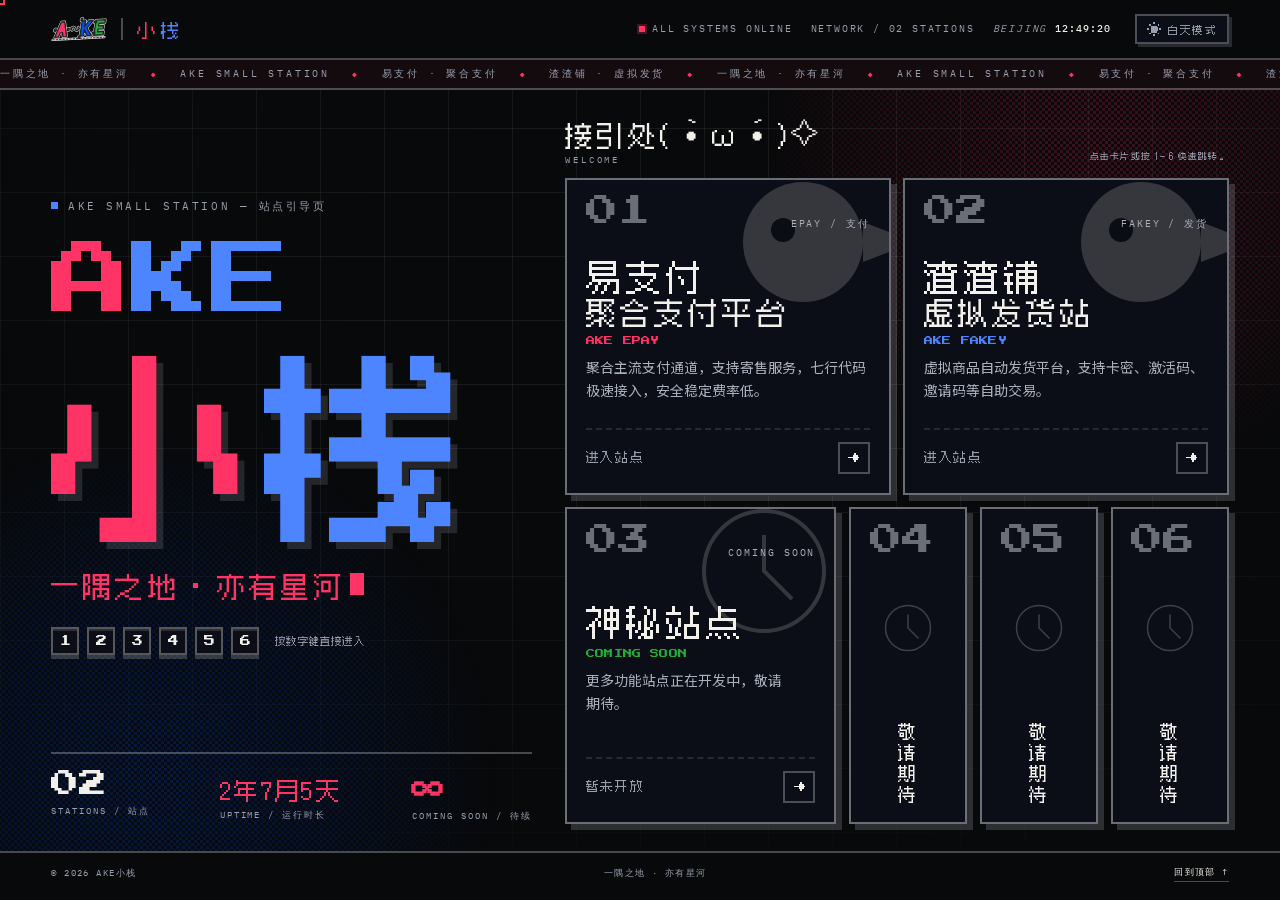
==== index.html @ 23248434 "引导站-首页-模板" ====
<!DOCTYPE html>
<html lang="zh-CN">
<head>
    <meta charset="UTF-8" />
    <meta name="viewport" content="width=device-width, initial-scale=1" />
    <title>AKE小栈 · 站点入口</title>
    <meta name="description" content="AKE小栈 旗下站点统一入口：易支付、渣渣铺等。一隅之地 · 亦有星河" />

    <!-- 站点图标（本地） -->
    <!-- favicon.svg 内容已内联为 data URI，不再依赖外部文件 -->
    <link rel="icon" type="image/svg+xml" href="[data-uri]" />
    <link rel="alternate icon" href="./favicon.ico" />

    <!-- 主题初始化：同步加载，先于样式生效，防止主题闪烁 -->
    <script src="assets/js/theme-init.js"></script>

    <!-- 样式表（本地，按层叠顺序引入） -->
    <link rel="stylesheet" href="assets/css/01-fonts.css" />
    <link rel="stylesheet" href="assets/css/02-tokens.css" />
    <link rel="stylesheet" href="assets/css/03-layout.css" />
    <link rel="stylesheet" href="assets/css/04-animation.css" />
    <link rel="stylesheet" href="assets/css/05-responsive.css" />
</head>

<body>
    <div class="dither dither--pink" aria-hidden="true"></div>
    <div class="dither dither--blue" aria-hidden="true"></div>
    <div class="cursor" aria-hidden="true"></div>

    <header class="topbar">
        <a class="brand" href="#top">
            <div class="brand__logo">
            <svg class="brand__mark" xmlns="http://www.w3.org/2000/svg" viewBox="19 17 330 143" role="img" aria-label="AKE 小栈">
                <g transform="translate(20, 10) skewX(-12) rotate(-3)">
                    <!-- 第一层：白色外发光描边层 -->
                    <g class="fx-glow" stroke="#ffffff" stroke-width="14" stroke-linejoin="round" stroke-linecap="round">
                        <path d="M40 130 L65 40 L85 40 L110 130 L88 130 L82 105 L68 105 L62 130 Z" fill="none"/>
                        <rect x="32" y="80" width="10" height="14" rx="2" fill="#ffffff"/>
                        <rect x="108" y="80" width="10" height="14" rx="2" fill="#ffffff"/>
                        <path d="M128 85 C133 70,148 70,153 85 C158 100,173 100,178 85" fill="none"/>
                        <path d="M138 75 L128 85 L138 95" fill="none"/>
                        <path d="M168 75 L178 85 L168 95" fill="none"/>
                        <path d="M188 40 L208 40 L208 75 L228 40 L253 40 L223 85 L255 130 L231 130 L208 95 L208 130 L188 130 Z" fill="none"/>
                        <rect x="180" y="25" width="10" height="14" rx="2" fill="#ffffff"/>
                        <rect x="180" y="130" width="10" height="14" rx="2" fill="#ffffff"/>
                        <path d="M270 40 L325 40 L325 60 L290 60 L290 75 L320 75 L320 95 L290 95 L290 110 L325 110 L325 130 L270 130 Z" fill="none"/>
                        <rect x="260" y="45" width="14" height="10" rx="2" fill="#ffffff"/>
                        <rect x="260" y="112" width="14" height="10" rx="2" fill="#ffffff"/>
                        <path d="M30 145 L335 145" fill="none"/>
                    </g>
                    <!-- 第二层：彩色图形 + 黑边 -->
                    <g stroke="#222222" stroke-width="8" stroke-linejoin="round" stroke-linecap="round">
                        <path d="M40 130 L65 40 L85 40 L110 130 L88 130 L82 105 L68 105 L62 130 Z" fill="#ff3366"/>
                        <rect x="32" y="80" width="10" height="14" rx="2" fill="#ff3366"/>
                        <rect x="108" y="80" width="10" height="14" rx="2" fill="#ff3366"/>
                        <path d="M128 85 C133 70,148 70,153 85 C158 100,173 100,178 85" fill="none"/>
                        <path d="M138 75 L128 85 L138 95" fill="none"/>
                        <path d="M168 75 L178 85 L168 95" fill="none"/>
                        <path d="M188 40 L208 40 L208 75 L228 40 L253 40 L223 85 L255 130 L231 130 L208 95 L208 130 L188 130 Z" fill="#0052FF"/>
                        <rect x="180" y="25" width="10" height="14" rx="2" fill="#0052FF"/>
                        <rect x="180" y="130" width="10" height="14" rx="2" fill="#0052FF"/>
                        <path d="M270 40 L325 40 L325 60 L290 60 L290 75 L320 75 L320 95 L290 95 L290 110 L325 110 L325 130 L270 130 Z" fill="#23ac38"/>
                        <rect x="260" y="45" width="14" height="10" rx="2" fill="#23ac38"/>
                        <rect x="260" y="112" width="14" height="10" rx="2" fill="#23ac38"/>
                        <path d="M30 145 L335 145" stroke-width="5" stroke-dasharray="10 10" fill="none"/>
                    </g>
                </g>
            </svg>
            </div>
            <span class="brand__divider" aria-hidden="true"></span>
            <span class="brand__text"><i class="ake">小</i><i class="zhan">栈</i></span>
        </a>
        <div class="topbar__meta">
            <span><i class="dot-live"></i>ALL SYSTEMS ONLINE</span>
            <span>NETWORK / 02 STATIONS</span>
            <span><i class="tz">BEIJING</i> <b id="clock">--:--:--</b></span>
        </div>
        <button class="theme-toggle" id="themeToggle" type="button" aria-label="切换白天 / 夜间模式" aria-pressed="false">
            <svg class="icon-sun" viewBox="0 0 16 16" fill="currentColor" shape-rendering="crispEdges" aria-hidden="true">
                <rect x="7" y="0" width="2" height="2" />
                <rect x="7" y="14" width="2" height="2" />
                <rect x="0" y="7" width="2" height="2" />
                <rect x="14" y="7" width="2" height="2" />
                <rect x="2" y="2" width="2" height="2" />
                <rect x="12" y="2" width="2" height="2" />
                <rect x="2" y="12" width="2" height="2" />
                <rect x="12" y="12" width="2" height="2" />
                <rect x="5" y="4" width="6" height="2" />
                <rect x="4" y="6" width="8" height="4" />
                <rect x="5" y="10" width="6" height="2" />
            </svg>
            <svg class="icon-moon" viewBox="0 0 16 16" fill="currentColor" shape-rendering="crispEdges" aria-hidden="true">
                <rect x="9" y="1" width="4" height="2" />
                <rect x="7" y="3" width="3" height="2" />
                <rect x="6" y="5" width="3" height="6" />
                <rect x="7" y="11" width="3" height="2" />
                <rect x="9" y="13" width="4" height="2" />
            </svg>
            <span class="lbl-dark">白天模式</span>
            <span class="lbl-light">夜间模式</span>
        </button>
    </header>

    <div class="marquee" aria-hidden="true">
        <div class="marquee__track">
            <span>一隅之地 · 亦有星河</span>
            <span>AKE SMALL STATION</span>
            <span>易支付 · 聚合支付</span>
            <span>渣渣铺 · 虚拟发货</span>
            <span>一隅之地 · 亦有星河</span>
            <span>AKE SMALL STATION</span>
            <span>易支付 · 聚合支付</span>
            <span>渣渣铺 · 虚拟发货</span>
        </div>
    </div>

    <main id="top">
        <div class="layout">
            <section class="hero">
                <div class="hero__lead">
                    <p class="eyebrow reveal" style="--d: 0.05s"><span class="pulse"></span>AKE SMALL STATION — 站点引导页</p>

                    <div class="hero__logo reveal" style="--d: 0.1s;">A<span>KE</span></div>

                    <h1 class="hero__title">
                        <span class="hero__cn reveal-mask"><span><i class="ake">小</i><i class="zhan">栈</i></span></span>
                    </h1>

                    <p class="hero__lede reveal" style="--d: 0.18s;">
                        <em>一隅之地 · 亦有星河</em>
                    </p>

                    <div class="hero__hint reveal" style="--d: 0.24s;">
                        <span class="key">1</span>
                        <span class="key">2</span>
                        <span class="key">3</span>
                        <span class="key">4</span>
                        <span class="key">5</span>
                        <span class="key">6</span>
                        <span>按数字键直接进入</span>
                    </div>
                </div>

                <div class="hero__side reveal" style="--d: 0.28s;">
                    <div class="stat">
                        <b>02</b>
                        <span>Stations / 站点</span>
                    </div>
                    <div class="stat">
                        <b><em class="uptime" id="uptime" title="自 2024-05-01 起持续在线">0天</em></b>
                        <span>Uptime / 运行时长</span>
                    </div>
                    <div class="stat">
                        <b><em class="inf">∞</em></b>
                        <span>Coming Soon / 待续</span>
                    </div>
                </div>

                <div class="scroll-cue">向下滑动 · SELECT YOUR SITE</div>
            </section>

            <section class="sites" aria-labelledby="sites-title">
                <div class="sites__head">
                    <h2 class="sites__title" id="sites-title">
                        接引处( •̀ ω •́ )✧
                        <span>Welcome</span>
                    </h2>
                    <p class="sites__note">点击卡片或按 1—6 快速跳转。</p>
                </div>

                <div class="sites__grid">
                    <!-- 站点 01：易支付 -->
                    <a class="card accent-pink" href="https://epay.ake.cx/" target="_blank" rel="noopener noreferrer" style="--d: 0.3s;" data-site="01">
                        <div class="card__head">
                            <span class="card__idx">01</span>
                            <span class="card__type">Epay / 支付</span>
                        </div>
                        <svg class="card__wm" viewBox="0 0 384 384" fill="currentColor" aria-hidden="true">
                            <circle cx="160" cy="192" r="120" />
                            <path d="M280 152 L384 192 L280 232 Z" />
                            <circle cx="120" cy="168" r="24" fill="#08090a"/>
                        </svg>
                        <div class="card__body">
                            <h3 class="card__title">易支付<span class="card__title-sub">聚合支付平台</span></h3>
                            <p class="card__en">AKE EPAY</p>
                            <p class="card__desc">聚合主流支付通道，支持寄售服务，七行代码极速接入，安全稳定费率低。</p>
                        </div>
                        <div class="card__foot">
                            <span class="card__cta">进入站点</span>
                            <span class="card__arrow" aria-hidden="true">
                                <svg viewBox="0 0 16 16" fill="currentColor" shape-rendering="crispEdges" aria-hidden="true"><path d="M1 7h6V5h2V3h2v2h2v2h2v2h-2v2h-2v2H9v-2H7v-2H1Z"/></svg>
                            </span>
                        </div>
                    </a>

                    <!-- 站点 02：渣渣铺 -->
                    <a class="card accent-blue" href="https://fakey.ake.cx" target="_blank" rel="noopener noreferrer" style="--d: 0.36s;" data-site="02">
                        <div class="card__head">
                            <span class="card__idx">02</span>
                            <span class="card__type">Fakey / 发货</span>
                        </div>
                        <svg class="card__wm" viewBox="0 0 384 384" fill="currentColor" aria-hidden="true">
                            <circle cx="160" cy="192" r="120" />
                            <path d="M280 152 L384 192 L280 232 Z" />
                            <circle cx="120" cy="168" r="24" fill="#08090a"/>
                        </svg>
                        <div class="card__body">
                            <h3 class="card__title">渣渣铺<span class="card__title-sub">虚拟发货站</span></h3>
                            <p class="card__en">AKE FAKEY</p>
                            <p class="card__desc">虚拟商品自动发货平台，支持卡密、激活码、邀请码等自助交易。</p>
                        </div>
                        <div class="card__foot">
                            <span class="card__cta">进入站点</span>
                            <span class="card__arrow" aria-hidden="true">
                                <svg viewBox="0 0 16 16" fill="currentColor" shape-rendering="crispEdges" aria-hidden="true"><path d="M1 7h6V5h2V3h2v2h2v2h2v2h-2v2h-2v2H9v-2H7v-2H1Z"/></svg>
                            </span>
                        </div>
                    </a>
                </div>

                <div class="sites__acc">
                    <!-- 站点 03：待添加 -->
                    <a class="card card--acc card--pink accent-green is-open disabled" href="#" style="--d: 0.42s;" data-site="03">
                        <div class="card__head">
                            <span class="card__idx">03</span>
                            <span class="card__type">Coming Soon</span>
                        </div>
                        <svg class="card__wm" viewBox="0 0 384 384" fill="currentColor" aria-hidden="true">
                            <circle cx="192" cy="192" r="120" fill="none" stroke="currentColor" stroke-width="8"/>
                            <path d="M192 120 L192 192 L248 248" stroke="currentColor" stroke-width="8" fill="none"/>
                        </svg>
                        <span class="card__slim" aria-hidden="true">敬请期待</span>
                        <div class="card__body">
                            <h3 class="card__title">神秘站点</h3>
                            <p class="card__en">Coming Soon</p>
                            <p class="card__desc">更多功能站点正在开发中，敬请期待。</p>
                        </div>
                        <div class="card__foot">
                            <span class="card__cta">暂未开放</span>
                            <span class="card__arrow" aria-hidden="true">
                                <svg viewBox="0 0 16 16" fill="currentColor" shape-rendering="crispEdges" aria-hidden="true"><path d="M1 7h6V5h2V3h2v2h2v2h2v2h-2v2h-2v2H9v-2H7v-2H1Z"/></svg>
                            </span>
                        </div>
                    </a>

                    <!-- 站点 04：待添加 -->
                    <a class="card card--acc card--pink accent-blue disabled" href="#" style="--d: 0.48s;" data-site="04">
                        <div class="card__head">
                            <span class="card__idx">04</span>
                            <span class="card__type">Coming Soon</span>
                        </div>
                        <svg class="card__wm" viewBox="0 0 384 384" fill="currentColor" aria-hidden="true">
                            <circle cx="192" cy="192" r="120" fill="none" stroke="currentColor" stroke-width="8"/>
                            <path d="M192 120 L192 192 L248 248" stroke="currentColor" stroke-width="8" fill="none"/>
                        </svg>
                        <span class="card__slim" aria-hidden="true">敬请期待</span>
                        <div class="card__body">
                            <h3 class="card__title">神秘站点</h3>
                            <p class="card__en">Coming Soon</p>
                            <p class="card__desc">更多功能站点正在开发中，敬请期待。</p>
                        </div>
                        <div class="card__foot">
                            <span class="card__cta">暂未开放</span>
                            <span class="card__arrow" aria-hidden="true">
                                <svg viewBox="0 0 16 16" fill="currentColor" shape-rendering="crispEdges" aria-hidden="true"><path d="M1 7h6V5h2V3h2v2h2v2h2v2h-2v2h-2v2H9v-2H7v-2H1Z"/></svg>
                            </span>
                        </div>
                    </a>

                    <!-- 站点 05：待添加 -->
                    <a class="card card--acc accent-pink-soft disabled" href="#" style="--d: 0.54s;" data-site="05">
                        <div class="card__head">
                            <span class="card__idx">05</span>
                            <span class="card__type">Coming Soon</span>
                        </div>
                        <svg class="card__wm" viewBox="0 0 384 384" fill="currentColor" aria-hidden="true">
                            <circle cx="192" cy="192" r="120" fill="none" stroke="currentColor" stroke-width="8"/>
                            <path d="M192 120 L192 192 L248 248" stroke="currentColor" stroke-width="8" fill="none"/>
                        </svg>
                        <span class="card__slim" aria-hidden="true">敬请期待</span>
                        <div class="card__body">
                            <h3 class="card__title">神秘站点</h3>
                            <p class="card__en">Coming Soon</p>
                            <p class="card__desc">更多功能站点正在开发中，敬请期待。</p>
                        </div>
                        <div class="card__foot">
                            <span class="card__cta">暂未开放</span>
                            <span class="card__arrow" aria-hidden="true">
                                <svg viewBox="0 0 16 16" fill="currentColor" shape-rendering="crispEdges" aria-hidden="true"><path d="M1 7h6V5h2V3h2v2h2v2h2v2h-2v2h-2v2H9v-2H7v-2H1Z"/></svg>
                            </span>
                        </div>
                    </a>

                    <!-- 站点 06：待添加 -->
                    <a class="card card--acc accent-green-soft disabled" href="#" style="--d: 0.6s;" data-site="06">
                        <div class="card__head">
                            <span class="card__idx">06</span>
                            <span class="card__type">Coming Soon</span>
                        </div>
                        <svg class="card__wm" viewBox="0 0 384 384" fill="currentColor" aria-hidden="true">
                            <circle cx="192" cy="192" r="120" fill="none" stroke="currentColor" stroke-width="8"/>
                            <path d="M192 120 L192 192 L248 248" stroke="currentColor" stroke-width="8" fill="none"/>
                        </svg>
                        <span class="card__slim" aria-hidden="true">敬请期待</span>
                        <div class="card__body">
                            <h3 class="card__title">神秘站点</h3>
                            <p class="card__en">Coming Soon</p>
                            <p class="card__desc">更多功能站点正在开发中，敬请期待。</p>
                        </div>
                        <div class="card__foot">
                            <span class="card__cta">暂未开放</span>
                            <span class="card__arrow" aria-hidden="true">
                                <svg viewBox="0 0 16 16" fill="currentColor" shape-rendering="crispEdges" aria-hidden="true"><path d="M1 7h6V5h2V3h2v2h2v2h2v2h-2v2h-2v2H9v-2H7v-2H1Z"/></svg>
                            </span>
                        </div>
                    </a>
                </div>
            </section>
        </div>
    </main>

    <footer class="footer">
        <div class="footer__big" aria-hidden="true">AKE SMALL STATION</div>
        <div class="footer__row">
            <span>© <span id="year">2026</span> AKE小栈</span>
            <span>一隅之地 · 亦有星河</span>
            <a href="#top">回到顶部 ↑</a>
        </div>
    </footer>

    <div class="toast" id="toast">该站点暂未开放，敬请期待</div>

    <!-- 页面脚本（本地） -->
    <script src="assets/js/main.js"></script>
</body>
</html>
---- assets/css/01-fonts.css ----
/* ============================================================
   01-fonts.css — 字体声明（@font-face，本地 woff2）
   ============================================================ */

/* ---------- 本地字体 ---------- */
        @font-face {
            font-family: "Zpix";
            src: url("../fonts/zpix.woff2") format("woff2"),
                 url("../fonts/zpix-subset.woff2") format("woff2");
            font-weight: 400;
            font-style: normal;
            font-display: swap;
        }

        @font-face {
            font-family: "Press Start 2P";
            src: url("../fonts/press-start-2p-400.woff2") format("woff2");
            font-weight: 400;
            font-display: swap;
        }

        @font-face {
            font-family: "IBM Plex Mono";
            src: url("../fonts/ibm-plex-mono-400.woff2") format("woff2");
            font-weight: 400;
            font-display: swap;
        }

        @font-face {
            font-family: "IBM Plex Mono";
            src: url("../fonts/ibm-plex-mono-500.woff2") format("woff2");
            font-weight: 500;
            font-display: swap;
        }

        @font-face {
            font-family: "Noto Sans SC";
            src: url("../fonts/noto-sans-sc-full.woff2") format("woff2"),
                 url("../fonts/noto-sans-sc-400.woff2") format("woff2");
            font-weight: 100 900;
            font-display: swap;
        }
---- assets/css/02-tokens.css ----
/* ============================================================
   02-tokens.css — 设计变量（暗/亮主题）、全局基础样式、背景与自定义光标

   配色依据：favicon.svg（AKE 像素字标）
     主强调 Pink  #FF3366  ← A 字
     次强调 Blue  #0052FF  ← K 字
     第三色 Green #23AC38  ← Ǝ 字
     描边墨黑 #222222 / 外发光白 #FFFFFF
   所有强调色在对应底色上的对比度均 ≥ 4.5:1（WCAG AA 正文标准），
   见文末注释中的实测数值。
   ============================================================ */

/* ---------- 基础变量（暗色主题，默认） ---------- */
:root {
    /* 中性底 / 文字 */
    --ink: #08090a;               /* 页面底色（与卡片瞳孔 fill 保持一致） */
    --panel: #0b0e16;             /* 冷调蓝黑面板 */
    --paper: #f2f0ea;             /* 主文字 */
    --dim: #98a0ae;               /* 次要文字（偏蓝灰） */
    --desc: #a9b0bc;              /* 描述文字 */

    /* 强调色 —— 取自 favicon */
    --pink: #ff3366;              /* A：主强调，暗底对比 5.62:1 */
    --pink-soft: #ff85a6;         /* 柔和粉，暗底 8.69:1 */
    --blue: #4d84ff;              /* K：次强调（提亮版，暗底 5.75:1） */
    --blue-deep: #0052ff;         /* K 原色，仅用于底纹 / 装饰块 */
    --blue-soft: #7ea8ff;         /* 柔和蓝，暗底 8.48:1 */
    --green: #23ac38;             /* Ǝ：第三色（原值，暗底 6.67:1） */
    --green-soft: #5ed072;        /* 柔和绿，暗底 10.19:1 */
    --on-accent: #08090a;         /* 强调色块上的文字（黑，粉上 5.62:1） */

    /* 线条 / 阴影 / 网格（冷白基色 238,242,252） */
    --line: rgba(238, 242, 252, 0.28);
    --card-line: rgba(238, 242, 252, 0.42);
    --idx: rgba(238, 242, 252, 0.42);
    --dash: rgba(238, 242, 252, 0.12);
    --stroke: rgba(238, 242, 252, 0.16);
    --grid: rgba(238, 242, 252, 0.07);
    --shadow-block: 6px 6px 0 rgba(238, 242, 252, 0.16);
    --shadow-block-sm: 3px 3px 0 rgba(238, 242, 252, 0.14);
    --title-shadow: 7px 7px 0 rgba(238, 242, 252, 0.13);

    /* 字体 */
    --font-cn: "Zpix", "PingFang SC", "Microsoft YaHei", sans-serif;
    --font-en: "Press Start 2P", "IBM Plex Mono", monospace;
    --font-body: "Noto Sans SC", "PingFang SC", "Microsoft YaHei", sans-serif;
    --font-mono: "IBM Plex Mono", ui-monospace, "SFMono-Regular", monospace;

    --ease: cubic-bezier(0.2, 0.7, 0.2, 1);
    --pad: clamp(20px, 4vw, 64px);
}

/* ---------- 白天模式 ---------- */
html[data-theme="light"] {
    --ink: #f5f3ea;               /* 纸白 */
    --panel: #fffdf6;
    --paper: #101423;             /* 冷墨蓝 */
    --dim: #5a6272;
    --desc: #4d5464;

    --pink: #d0174b;              /* 纸底 4.84:1 */
    --pink-soft: #a81040;         /* 6.72:1 */
    --blue: #0b3fd0;              /* 7.17:1 */
    --blue-deep: #0033b5;
    --blue-soft: #1233a8;         /* 9.15:1 */
    --green: #0f7a25;             /* 4.93:1 */
    --green-soft: #0d6b22;        /* 6.01:1 */
    --on-accent: #fdfbf3;         /* 强调色块上的文字（白，深底上 ≥5.19:1） */

    --line: rgba(16, 20, 35, 0.28);
    --card-line: rgba(16, 20, 35, 0.52);
    --idx: rgba(16, 20, 35, 0.5);
    --dash: rgba(16, 20, 35, 0.16);
    --stroke: rgba(16, 20, 35, 0.18);
    --grid: rgba(16, 20, 35, 0.07);
    --shadow-block: 6px 6px 0 rgba(16, 20, 35, 0.55);
    --shadow-block-sm: 3px 3px 0 rgba(16, 20, 35, 0.45);
    --title-shadow: 6px 6px 0 rgba(16, 20, 35, 0.18);
}

/* ---------- 全局基础 ---------- */
* {
    box-sizing: border-box;
    margin: 0;
    padding: 0;
}

html {
    scroll-behavior: smooth;
    scrollbar-width: thin;
    scrollbar-color: #343a4a transparent;
}

html[data-theme="light"] {
    scrollbar-color: #b9bcc6 transparent;
}

body {
    background: var(--ink);
    color: var(--paper);
    font-family: var(--font-body);
    font-size: 16px;
    line-height: 1.6;
    -webkit-font-smoothing: antialiased;
    overflow-x: hidden;
    cursor: none;
    min-height: 100svh;
    display: flex;
    flex-direction: column;
}

/* 背景：纯色 + 稀疏像素网格 */
body::before {
    content: "";
    position: fixed;
    inset: 0;
    z-index: 0;
    pointer-events: none;
    background-image:
        linear-gradient(to right, var(--grid) 1px, transparent 1px),
        linear-gradient(to bottom, var(--grid) 1px, transparent 1px);
    background-size: 64px 64px;
    -webkit-mask-image: radial-gradient(110% 85% at 50% 30%, #000 20%, transparent 90%);
    mask-image: radial-gradient(110% 85% at 50% 30%, #000 20%, transparent 90%);
}

/* 8-bit 抖动角 */
.dither {
    position: fixed;
    z-index: 0;
    width: min(58vw, 720px);
    height: min(58vw, 720px);
    pointer-events: none;
    background-image:
        linear-gradient(45deg, var(--dither-c) 25%, transparent 25%, transparent 75%, var(--dither-c) 75%),
        linear-gradient(45deg, var(--dither-c) 25%, transparent 25%, transparent 75%, var(--dither-c) 75%);
    background-size: 6px 6px;
    background-position: 0 0, 3px 3px;
    opacity: 0.65;
    -webkit-mask-image: radial-gradient(circle at 50% 50%, #000 0%, rgba(0, 0, 0, 0.5) 42%, transparent 68%);
    mask-image: radial-gradient(circle at 50% 50%, #000 0%, rgba(0, 0, 0, 0.5) 42%, transparent 68%);
}

/* 粉色抖动（取自 favicon A 字），随主题色自动适配 */
.dither--pink {
    --dither-c: color-mix(in srgb, var(--pink) 32%, transparent);
    top: -24%;
    right: -14%;
}

/* 蓝色抖动（取自 favicon K 字原色） */
.dither--blue {
    --dither-c: color-mix(in srgb, var(--blue-deep) 34%, transparent);
    bottom: -26%;
    left: -16%;
}

/* 自定义光标 */
.cursor {
    position: fixed;
    top: 0;
    left: 0;
    width: 10px;
    height: 10px;
    border: 2px solid var(--pink);
    border-radius: 0;
    background: transparent;
    box-shadow: 0 0 0 2px rgba(0, 0, 0, 0.35);
    z-index: 120;
    pointer-events: none;
    transform: translate3d(-50%, -50%, 0);
    transition: width 0.2s steps(2), height 0.2s steps(2), background 0.2s steps(2), opacity 0.2s;
}

.cursor.is-hot {
    width: 16px;
    height: 16px;
    background: transparent;
    opacity: 1;
}

@media (hover: none) {
    body { cursor: auto; }
    .cursor { display: none; }
}

/* ============================================================
   对比度实测（WCAG 2.1 sRGB）
   暗色：粉 5.62 / 蓝 5.75 / 绿 6.67 / 主文字 17.49 / 次要 7.57
   亮色：粉 4.84 / 蓝 7.17 / 绿 4.93 / 主文字 16.48 / 次要 5.52
   ============================================================ */
---- assets/css/03-layout.css ----
/* ============================================================
   03-layout.css — 页面布局：顶栏、日夜切换、滚动字幕、主区、站点卡片、页脚、提示条
   ============================================================ */

/* ---------- 顶栏 ---------- */
        .topbar {
            position: relative;
            z-index: 20;
            display: flex;
            align-items: center;
            justify-content: space-between;
            gap: 24px;
            padding: 22px var(--pad);
            background: var(--ink);
            border-bottom: 2px solid var(--line);
        }

        .brand {
            display: flex;
            align-items: center;
            gap: 14px;
            text-decoration: none;
            color: var(--paper);
        }

        .brand__logo {
            display: block;
            width: 65px;
            height: 28px;
            flex: none;
            overflow: visible;
            image-rendering: pixelated;
            transition: transform 0.2s steps(2);
        }

        .brand__logo svg {
            display: block;
            width: 100%;
            height: 100%;
        }

        .brand__logo .fx-glow {
            opacity: 0.9;
        }

        .brand__logo span {
            color: var(--blue);
        }

        .brand:hover .brand__logo {
            transform: scale(1.04);
        }

        .brand__divider {
            width: 2px;
            height: 22px;
            background: var(--line);
        }

        .brand__text {
            display: flex;
            gap: 2px;
            font-family: var(--font-cn);
            font-size: 19px;
            line-height: 1;
            letter-spacing: 0.02em;
        }

        .brand__text i {
            font-style: normal;
        }

        /* 品牌双色 */
        .ake { color: var(--pink); }
        .zhan { color: var(--blue); }

        .topbar__meta {
            display: flex;
            align-items: center;
            gap: 18px;
            margin-left: auto;
            font-family: var(--font-mono);
            font-size: 10px;
            letter-spacing: 0.18em;
            color: var(--dim);
            text-transform: uppercase;
            white-space: nowrap;
        }

        .topbar__meta b {
            color: var(--paper);
            font-weight: 500;
            font-variant-numeric: tabular-nums;
            letter-spacing: 0.1em;
        }

        .topbar__meta .dot-live {
            display: inline-block;
            width: 6px;
            height: 6px;
            background: var(--pink);
            margin-right: 7px;
            box-shadow: 0 0 0 2px color-mix(in srgb, var(--pink) 25%, transparent);
            animation: blink 2.4s steps(1) infinite;
        }

        @keyframes blink {
            0%, 100% { opacity: 1; }
            50% { opacity: 0.25; }
        }

/* ---------- 日夜切换 ---------- */
        .theme-toggle {
            display: inline-flex;
            align-items: center;
            gap: 7px;
            height: 30px;
            padding: 0 10px;
            border: 2px solid var(--line);
            border-radius: 0;
            background: var(--panel);
            box-shadow: var(--shadow-block-sm);
            color: var(--dim);
            font-family: var(--font-cn);
            font-size: 11px;
            letter-spacing: 0.02em;
            text-transform: uppercase;
            cursor: none;
            flex: none;
            transition: color 0.15s steps(2), border-color 0.15s steps(2), transform 0.15s steps(2), box-shadow 0.15s steps(2);
        }

        .theme-toggle svg {
            width: 14px;
            height: 14px;
            flex: none;
        }

        .theme-toggle:hover {
            color: var(--paper);
            border-color: color-mix(in srgb, var(--pink) 60%, transparent);
            transform: translate(-1px, -1px);
            box-shadow: 4px 4px 0 rgba(0, 0, 0, 0.45);
        }

        .theme-toggle:active {
            transform: translate(2px, 2px);
            box-shadow: 1px 1px 0 rgba(0, 0, 0, 0.5);
        }

        .theme-toggle .lbl-light,
        .theme-toggle .icon-moon { display: none; }

        html[data-theme="light"] .theme-toggle .lbl-light { display: inline; }
        html[data-theme="light"] .theme-toggle .lbl-dark { display: none; }
        html[data-theme="light"] .theme-toggle .icon-sun { display: none; }
        html[data-theme="light"] .theme-toggle .icon-moon { display: block; }

/* ---------- 滚动字幕 ---------- */
        .marquee {
            position: relative;
            z-index: 20;
            overflow: hidden;
            border-bottom: 2px solid var(--line);
            background: color-mix(in srgb, var(--pink) 5%, var(--ink));
        }

        .marquee__track {
            display: flex;
            width: max-content;
            animation: marquee 34s linear infinite;
        }

        .marquee__track span {
            display: block;
            padding: 9px 0;
            font-family: var(--font-mono);
            font-size: 10px;
            letter-spacing: 0.28em;
            text-transform: uppercase;
            color: var(--dim);
            white-space: nowrap;
        }

        .marquee__track span::after {
            content: "◆";
            margin: 0 22px;
            color: var(--pink);
            font-size: 8px;
        }

        @keyframes marquee {
            to { transform: translateX(-50%); }
        }

/* ---------- 主区 ---------- */
        main {
            position: relative;
            z-index: 10;
        }

        .hero {
            position: relative;
            padding: clamp(36px, 5.5vw, 72px) var(--pad) clamp(28px, 4vw, 44px);
            min-height: calc(100svh - 176px);
            display: flex;
            flex-direction: column;
            justify-content: space-between;
            gap: clamp(24px, 3.4vw, 40px);
        }

        .hero__lead {
            max-width: 100%;
        }

        .eyebrow {
            display: inline-flex;
            align-items: center;
            gap: 10px;
            font-family: var(--font-mono);
            font-size: 10px;
            letter-spacing: 0.24em;
            text-transform: uppercase;
            color: var(--dim);
            margin-bottom: clamp(8px, 1.2vh, 14px);
        }

        .eyebrow .pulse {
            width: 7px;
            height: 7px;
            background: var(--blue);
            box-shadow: 0 0 0 0 rgba(77, 132, 255, 0.5);
            animation: pulse 2.4s steps(1) infinite;
        }

        @keyframes pulse {
            0% { box-shadow: 0 0 0 0 rgba(77, 132, 255, 0.55); }
            70% { box-shadow: 0 0 0 12px rgba(77, 132, 255, 0); }
            100% { box-shadow: 0 0 0 0 rgba(77, 132, 255, 0); }
        }

        .hero__title {
            position: relative;
            margin-bottom: clamp(20px, 2.6vw, 32px);
        }

        .hero__cn {
            display: block;
            overflow: hidden;
            padding: 0.14em 0 0.3em;
            margin-bottom: -0.21em;
        }

        .hero__cn span {
            display: block;
            font-family: var(--font-cn);
            font-size: clamp(94px, 17vw, 232px);
            line-height: 1;
            letter-spacing: 0.01em;
            color: var(--paper);
            text-shadow: var(--title-shadow);
            transform: translateY(108%);
            animation: riseMask 0.45s steps(5) 0.02s forwards;
        }

        .hero__cn i {
            font-style: normal;
        }

        .hero__cn span::selection {
            background: var(--pink);
            color: var(--ink);
        }

        @keyframes riseMask {
            to { transform: translateY(0); }
        }

        /* 英文logo */
        .hero__logo {
            display: block;
            font-family: var(--font-en);
            font-size: clamp(40px, 8vw, 80px);
            color: var(--pink);
            margin: clamp(10px, 1.6vh, 18px) 0 clamp(18px, 2.6vh, 32px);
            user-select: none;
            line-height: 1;
        }

        .hero__logo span {
            color: var(--blue);
        }

        .hero__lede {
            font-size: clamp(15px, 1.6vw, 19px);
            line-height: 1.75;
            color: var(--desc);
            letter-spacing: 0.01em;
        }

        .hero__lede em {
            display: inline-block;
            margin-top: 4px;
            font-family: var(--font-cn);
            font-style: normal;
            font-size: 1.5em;
            line-height: 1.35;
            letter-spacing: 0.04em;
            color: var(--pink);
        }

        .hero__lede em::after {
            content: "";
            display: inline-block;
            width: 0.46em;
            height: 0.78em;
            margin-left: 0.16em;
            background: var(--pink);
            vertical-align: -0.02em;
            animation: caret 1.1s steps(1) infinite;
        }

        @keyframes caret {
            0%, 49% { opacity: 1; }
            50%, 100% { opacity: 0; }
        }

        .hero__hint {
            display: flex;
            align-items: center;
            gap: 8px;
            margin-top: clamp(18px, 2.6vw, 28px);
            font-family: var(--font-cn);
            font-size: 12px;
            letter-spacing: 0.02em;
            color: var(--dim);
        }

        .key {
            display: grid;
            place-items: center;
            width: 28px;
            height: 28px;
            border: 2px solid color-mix(in srgb, var(--paper) 32%, transparent);
            border-radius: 0;
            background: var(--panel);
            box-shadow: inset 0 2px 0 color-mix(in srgb, var(--paper) 14%, transparent), 0 4px 0 color-mix(in srgb, var(--paper) 20%, transparent);
            color: var(--paper);
            font-family: var(--font-en);
            font-size: 9px;
            line-height: 1;
            transition: transform 0.1s steps(2), box-shadow 0.1s steps(2), border-color 0.2s steps(2), color 0.2s steps(2);
        }

        .key:hover {
            color: var(--pink);
            border-color: color-mix(in srgb, var(--pink) 65%, transparent);
        }

        .key:active {
            transform: translateY(4px);
            box-shadow: inset 0 2px 0 color-mix(in srgb, var(--paper) 14%, transparent);
        }

        .hero__hint > span:last-child {
            margin-left: 8px;
        }

        .hero__side {
            display: flex;
            gap: 44px;
            padding-top: 18px;
            border-top: 2px solid var(--line);
            align-self: flex-start;
        }

        .stat b {
            display: block;
            font-family: var(--font-en);
            font-size: clamp(22px, 2.6vw, 32px);
            line-height: 1;
            font-weight: 400;
            letter-spacing: 0;
            color: var(--paper);
        }

        .stat b em {
            font-style: normal;
            color: var(--pink);
            font-family: var(--font-cn);
        }
        .stat b .inf {
            font-size: 1.15em;
            -webkit-text-stroke: 1.5px var(--pink);
        }

        /* 运行时长的年月日读数：中文紧凑排布，避免撑破 hero 侧栏 */
        .stat b .uptime {
            font-family: var(--font-cn);
            font-size: 24px;
            letter-spacing: 0.02em;
            color: var(--pink);
            -webkit-text-stroke: 0;
            white-space: nowrap;
            font-variant-numeric: tabular-nums;
        }

        .stat span {
            display: block;
            margin-top: 8px;
            font-family: var(--font-mono);
            font-size: 9px;
            letter-spacing: 0.22em;
            color: var(--dim);
            text-transform: uppercase;
        }

        .scroll-cue {
            display: flex;
            align-items: center;
            gap: 12px;
            font-family: var(--font-mono);
            font-size: 9px;
            letter-spacing: 0.26em;
            color: var(--dim);
            text-transform: uppercase;
        }

        .scroll-cue::before {
            content: "";
            width: 46px;
            height: 1px;
            background: var(--line);
        }

/* ---------- 站点区 ---------- */
        .sites {
            padding: 0 var(--pad) clamp(64px, 9vw, 128px);
        }

        .sites__head {
            display: flex;
            align-items: flex-end;
            justify-content: space-between;
            gap: 24px;
            padding-top: clamp(34px, 5vw, 56px);
            margin-bottom: clamp(22px, 3vw, 36px);
            border-top: 2px solid var(--line);
        }

        .sites__title {
            font-family: var(--font-cn);
            font-weight: 400;
            font-size: clamp(30px, 4.2vw, 54px);
            line-height: 1;
            letter-spacing: 0.02em;
        }

        .sites__title span {
            display: block;
            margin-top: 10px;
            font-family: var(--font-mono);
            font-size: 9px;
            letter-spacing: 0.32em;
            color: var(--dim);
            text-transform: uppercase;
        }

        .sites__note {
            max-width: 260px;
            font-family: var(--font-cn);
            font-size: 12px;
            line-height: 1.7;
            letter-spacing: 0.02em;
            color: var(--dim);
            text-align: right;
        }

        .sites__grid, .sites__acc {
            display: grid;
            grid-template-columns: repeat(2, minmax(0, 1fr));
            gap: clamp(12px, 1.5vw, 20px);
        }

        .sites__acc {
            margin-top: clamp(12px, 1.5vw, 20px);
        }

        .card {
            --accent: var(--pink);
            position: relative;
            display: flex;
            flex-direction: column;
            justify-content: flex-start;
            gap: clamp(16px, 2.4vh, 24px);
            min-height: clamp(250px, 26vw, 330px);
            padding: clamp(20px, 2.4vw, 32px);
            background: var(--panel);
            border: 2px solid var(--card-line);
            border-radius: 0;
            box-shadow: var(--shadow-block);
            text-decoration: none;
            color: var(--paper);
            overflow: hidden;
            isolation: isolate;
            transition: border-color 0.2s steps(2), translate 0.2s steps(2), box-shadow 0.2s steps(2), flex-grow 0.55s var(--ease);
            opacity: 0;
            transform: translateY(26px);
            animation: cardIn 0.5s var(--ease) var(--d, 0.4s) forwards;
        }

        @keyframes cardIn {
            to {
                opacity: 1;
                transform: translateY(0);
            }
        }

        /* 站点强调色 */
        .accent-pink { --accent: var(--pink); }
        .accent-blue { --accent: var(--blue); }
        .accent-pink-soft { --accent: var(--pink-soft); }
        .accent-blue-soft { --accent: var(--blue-soft); }
        .accent-green { --accent: var(--green); }
        .accent-green-soft { --accent: var(--green-soft); }

        /* 悬停换色 */
        .card--green:hover, .card--green:focus-visible, .card--green:focus-within { --accent: var(--green); }
        .card--pink:hover, .card--pink:focus-visible, .card--pink:focus-within { --accent: var(--pink); }

        /* 卡片底纹图标 */
        .card__wm {
            --wm-op: 0.18;
            --wm-top: -34px;
            --wm-right: -26px;
            --wm-size: 192px;
            --wm-collapsed: 72px;
            position: absolute;
            z-index: 0;
            top: var(--wm-top);
            right: var(--wm-right);
            width: var(--wm-size);
            height: auto;
            opacity: var(--wm-op);
            image-rendering: pixelated;
            pointer-events: none;
            user-select: none;
            transition: opacity 0.2s steps(2);
        }

        .card__head, .card__body, .card__foot {
            position: relative;
            z-index: 1;
        }

        /* 顶部强调条 */
        .card::after {
            content: "";
            position: absolute;
            top: 0;
            left: 0;
            height: 4px;
            width: 0;
            background: var(--accent);
            transition: width 0.3s steps(6), background-color 0s linear 0.3s;
        }

        .card:hover, .card:focus-visible {
            border-color: var(--accent);
            translate: -3px -3px;
            box-shadow: 9px 9px 0 color-mix(in srgb, var(--accent) 40%, transparent);
            outline: none;
        }

        .card:hover::after, .card:focus-visible::after {
            width: 100%;
            transition: width 0.3s steps(6), background-color 0s;
        }

        .card:hover .card__idx { color: var(--accent); transform: translateY(-2px); }
        .card:hover .card__arrow { background: var(--accent); color: var(--on-accent); transform: rotate(0deg); }
        .card:hover .card__title { transform: translateX(4px); }

        .card__head {
            display: flex;
            align-items: baseline;
            justify-content: space-between;
            gap: 16px;
        }

        .card__idx {
            font-family: var(--font-en);
            font-size: clamp(34px, 3.6vw, 50px);
            line-height: 0.8;
            color: var(--idx);
            letter-spacing: 0;
            transition: color 0.2s steps(2), transform 0.2s steps(2);
        }

        .card__type {
            font-family: var(--font-mono);
            font-size: 9px;
            letter-spacing: 0.2em;
            color: var(--desc);
            text-transform: uppercase;
            white-space: nowrap;
        }

        .card__body {
            display: flex;
            flex-direction: column;
            gap: 8px;
            margin: auto 0;
        }

        .card__title {
            font-family: var(--font-cn);
            font-weight: 400;
            font-size: clamp(26px, 2.9vw, 38px);
            line-height: 1.05;
            letter-spacing: 0.03em;
            text-wrap: balance;
            transition: transform 0.2s steps(2);
        }

        .card__title-sub {
            display: block;
        }

        .card__en {
            font-family: var(--font-en);
            font-size: 8.5px;
            line-height: 1.6;
            letter-spacing: 0.02em;
            color: var(--accent);
            text-transform: uppercase;
        }

        .card__desc {
            margin-top: 6px;
            font-size: 13px;
            line-height: 1.75;
            color: var(--desc);
            max-width: 32ch;
            text-wrap: pretty;
        }

        .card__foot {
            display: flex;
            align-items: center;
            justify-content: space-between;
            gap: 16px;
            padding-top: 16px;
            border-top: 2px dashed var(--dash);
        }

        .card__cta {
            font-family: var(--font-cn);
            font-size: 12px;
            letter-spacing: 0.04em;
            color: var(--dim);
            transition: color 0.2s steps(2);
        }

        .card:hover .card__cta {
            color: var(--paper);
        }

        .card__arrow {
            display: grid;
            place-items: center;
            width: 36px;
            height: 36px;
            border: 2px solid var(--line);
            border-radius: 0;
            transform: none;
            transition: background 0.2s steps(2), color 0.2s steps(2), border-color 0.2s steps(2);
            flex: none;
        }

        .card__arrow svg {
            width: 14px;
            height: 14px;
        }

        /* 未开放卡片 */
        .card.disabled {
            opacity: 0.7;
            cursor: not-allowed;
        }
        .card.disabled:hover {
            translate: 0;
            box-shadow: var(--shadow-block);
            border-color: var(--card-line);
        }
        .card.disabled::after {
            display: none;
        }
        .card.disabled:hover .card__idx { color: var(--idx); transform: none; }
        .card.disabled:hover .card__arrow { background: transparent; color: var(--dim); }
        .card.disabled:hover .card__title { transform: none; }
        .card.disabled:hover .card__cta { color: var(--dim); }

/* ---------- 页脚 ---------- */
        .footer {
            position: relative;
            z-index: 10;
            padding: clamp(34px, 5vw, 60px) var(--pad) 26px;
            background: var(--ink);
            border-top: 2px solid var(--line);
            overflow: hidden;
        }

        .footer__big {
            font-family: var(--font-en);
            font-size: clamp(24px, 6.4vw, 88px);
            line-height: 1;
            letter-spacing: 0.02em;
            color: transparent;
            -webkit-text-stroke: 2px var(--stroke);
            white-space: nowrap;
            margin-bottom: clamp(26px, 4vw, 44px);
            transition: -webkit-text-stroke-color 0.3s steps(2);
        }

        .footer:hover .footer__big {
            -webkit-text-stroke-color: color-mix(in srgb, var(--pink) 45%, transparent);
        }

        .footer__row {
            display: flex;
            flex-wrap: wrap;
            align-items: center;
            justify-content: space-between;
            gap: 14px;
            font-family: var(--font-mono);
            font-size: 9px;
            letter-spacing: 0.16em;
            color: var(--dim);
            text-transform: uppercase;
        }

        .footer__row a {
            color: var(--paper);
            text-decoration: none;
            border-bottom: 1px solid var(--line);
            padding-bottom: 2px;
            transition: color 0.3s, border-color 0.3s;
        }

        .footer__row a:hover {
            color: var(--pink);
            border-color: var(--pink);
        }

        .footer__icp {
            white-space: nowrap;
        }

/* ---------- 提示条 ---------- */
        .toast {
            position: fixed;
            left: 50%;
            top: clamp(120px, 15vh, 148px);
            z-index: 130;
            transform: translate(-50%, -14px);
            padding: 10px 18px;
            background: var(--paper);
            color: var(--ink);
            border: 2px solid var(--ink);
            border-radius: 0;
            box-shadow: 4px 4px 0 color-mix(in srgb, var(--ink) 35%, transparent);
            font-family: var(--font-cn);
            font-size: 12px;
            letter-spacing: 0.04em;
            opacity: 0;
            pointer-events: none;
            transition: opacity 0.15s steps(2), transform 0.15s steps(2);
        }

        .toast.is-on {
            opacity: 1;
            transform: translate(-50%, 0);
        }
---- assets/css/04-animation.css ----
/* ============================================================
   04-animation.css — 入场动画与关键帧
   ============================================================ */

/* ---------- 入场动画 ---------- */
        .reveal {
            opacity: 0;
            transform: translateY(16px);
            animation: rise 0.5s var(--ease) var(--d, 0.2s) forwards;
        }

        @keyframes rise {
            to {
                opacity: 1;
                transform: translateY(0);
            }
        }
---- assets/css/05-responsive.css ----
/* ============================================================
   05-responsive.css — 桌面端布局、白天模式材质细节、响应式与无障碍降级
   ============================================================ */

/* ---------- 桌面端：一屏展示六个站点 ---------- */
        @media (min-width: 1024px) {
            body { height: 100svh; }
            .topbar { padding: 14px var(--pad); }
            .brand__logo { width: 56px; height: 24px; }
            .marquee__track span { padding: 6px 0; }

            main {
                display: flex;
                flex-direction: column;
                flex: 1;
                min-height: 0;
            }

            .layout {
                display: grid;
                grid-template-columns: minmax(0, 0.84fr) minmax(0, 1.16fr);
                gap: clamp(24px, 2.6vw, 56px);
                flex: 1;
                min-height: 0;
                padding: clamp(20px, 3.4vh, 44px) var(--pad) clamp(18px, 3vh, 34px);
            }

            .hero {
                min-height: 0;
                padding: 0;
                gap: clamp(14px, 2.2vh, 26px);
            }

            .hero__lead {
                flex: 1;
                display: flex;
                flex-direction: column;
                justify-content: center;
            }

            .hero__title { margin-bottom: clamp(14px, 2vh, 24px); }
            .eyebrow { margin-bottom: clamp(10px, 1.4vh, 16px); font-size: 10.5px; }
            .hero__logo { margin: clamp(10px, 1.6vh, 18px) 0 clamp(18px, 2.6vh, 32px); }
            .hero__cn span { font-size: clamp(118px, 15.2vw, 270px); }
            .hero__lede { font-size: clamp(15px, 1.3vw, 19px); }
            .hero__lede em { font-size: 1.72em; }
            .hero__hint { margin-top: clamp(18px, 2.4vh, 26px); font-size: 10.5px; }
            .key { width: 28px; height: 28px; font-size: 11px; }
            .hero__side { width: 100%; gap: clamp(24px, 2.4vw, 40px); justify-content: space-between; padding-top: 16px; }
            .stat b { font-size: clamp(22px, 2.2vw, 32px); }
            .stat span { font-size: 9px; margin-top: 6px; }
            .scroll-cue { display: none; }

            .sites {
                padding: 0;
                display: flex;
                flex-direction: column;
                min-height: 0;
            }

            .sites__head {
                padding-top: 0;
                border-top: 0;
                margin-bottom: clamp(10px, 1.6vh, 18px);
                flex: none;
            }

            .sites__title { font-size: clamp(24px, 2.2vw, 34px); }
            .sites__title span { margin-top: 6px; }
            .sites__note { max-width: 200px; font-size: 9px; line-height: 1.65; }

            .sites__grid {
                flex: 1;
                min-height: 0;
                grid-template-columns: repeat(2, minmax(0, 1fr));
                grid-template-rows: 1fr;
                gap: clamp(10px, 1.4vh, 18px);
            }

            .sites__acc {
                flex: 1;
                min-height: 0;
                display: flex;
                gap: clamp(10px, 1.4vh, 18px);
                margin-top: clamp(10px, 1.4vh, 18px);
            }

            /* 手风琴：悬停放大 */
            .card--acc {
                flex: 1 1 0;
                min-width: 0;
            }

            .card--acc:hover, .card--acc:focus-visible, .card--acc:focus-within, .card--acc.is-open {
                flex-grow: 3;
            }

            /* 有其它卡片被指向时，收起默认展开的 03 */
            .sites__acc:has(.card--acc:hover) .card--acc.is-open:not(:hover),
            .sites__acc:has(.card--acc:focus-visible) .card--acc.is-open:not(:focus-visible),
            .sites__acc:has(.card--acc:focus-within) .card--acc.is-open:not(:focus-within) {
                flex-grow: 1;
            }

            .card--acc .card__type { display: none; }

            .card--acc .card__body, .card--acc .card__foot {
                opacity: 0;
                transition: opacity 0.32s var(--ease);
            }

            .card--acc:hover .card__type,
            .card--acc:focus-visible .card__type,
            .card--acc:focus-within .card__type,
            .card--acc.is-open .card__type {
                display: block;
            }

            .card--acc:hover .card__body,
            .card--acc:focus-visible .card__body,
            .card--acc:focus-within .card__body,
            .card--acc:hover .card__foot,
            .card--acc:focus-visible .card__foot,
            .card--acc:focus-within .card__foot,
            .card--acc.is-open .card__body,
            .card--acc.is-open .card__foot {
                opacity: 1;
                transition-delay: 0.1s;
            }

            .sites__acc:has(.card--acc:hover) .card--acc.is-open:not(:hover) .card__type,
            .sites__acc:has(.card--acc:focus-visible) .card--acc.is-open:not(:focus-visible) .card__type,
            .sites__acc:has(.card--acc:focus-within) .card--acc.is-open:not(:focus-within) .card__type {
                display: none;
            }

            .sites__acc:has(.card--acc:hover) .card--acc.is-open:not(:hover) .card__body,
            .sites__acc:has(.card--acc:hover) .card--acc.is-open:not(:hover) .card__foot,
            .sites__acc:has(.card--acc:focus-visible) .card--acc.is-open:not(:focus-visible) .card__body,
            .sites__acc:has(.card--acc:focus-visible) .card--acc.is-open:not(:focus-visible) .card__foot,
            .sites__acc:has(.card--acc:focus-within) .card--acc.is-open:not(:focus-within) .card__body,
            .sites__acc:has(.card--acc:focus-within) .card--acc.is-open:not(:focus-within) .card__foot {
                opacity: 0;
                transition-delay: 0s;
            }

            .card--acc .card__slim {
                display: block;
                position: absolute;
                left: 50%;
                top: auto;
                bottom: clamp(12px, 1.8vh, 18px);
                transform: translateX(-50%);
                writing-mode: vertical-rl;
                text-orientation: upright;
                white-space: nowrap;
                font-family: var(--font-cn);
                font-size: clamp(17px, 2vh, 24px);
                letter-spacing: 0.16em;
                color: var(--paper);
                opacity: 1;
                pointer-events: none;
                transition: opacity 0.28s var(--ease);
            }

            .card--acc:hover .card__slim,
            .card--acc:focus-visible .card__slim,
            .card--acc:focus-within .card__slim,
            .card--acc.is-open .card__slim {
                opacity: 0;
            }

            .sites__acc:has(.card--acc:hover) .card--acc.is-open:not(:hover) .card__slim,
            .sites__acc:has(.card--acc:focus-visible) .card--acc.is-open:not(:focus-visible) .card__slim,
            .sites__acc:has(.card--acc:focus-within) .card--acc.is-open:not(:focus-within) .card__slim {
                opacity: 1;
            }

            /* 底纹图标：收起时居中，展开时移到右上角 */
            .card--acc .card__wm {
                width: var(--wm-collapsed);
                top: 38%;
                right: 50%;
                transform: translate(50%, -50%);
                opacity: 0.22;
                transition: width 0.35s steps(7), top 0.35s steps(7), right 0.35s steps(7), transform 0.35s steps(7), opacity 0.2s steps(2);
            }

            .card--acc:hover .card__wm,
            .card--acc:focus-visible .card__wm,
            .card--acc:focus-within .card__wm,
            .card--acc.is-open .card__wm {
                width: var(--wm-size);
                top: var(--wm-top);
                right: var(--wm-right);
                transform: translate(0, 0);
                opacity: var(--wm-op);
            }

            .sites__acc:has(.card--acc:hover) .card--acc.is-open:not(:hover) .card__wm,
            .sites__acc:has(.card--acc:focus-visible) .card--acc.is-open:not(:focus-visible) .card__wm,
            .sites__acc:has(.card--acc:focus-within) .card--acc.is-open:not(:focus-within) .card__wm {
                width: var(--wm-collapsed);
                top: 38%;
                right: 50%;
                transform: translate(50%, -50%);
                opacity: 0.22;
            }

            .card {
                min-height: 0;
                padding: clamp(12px, 2.1vh, 26px);
                gap: clamp(10px, 1.8vh, 24px);
            }

            .card__idx { font-size: clamp(26px, 3.6vh, 42px); }
            .card__type { font-size: 9.5px; }
            .card__en { font-size: 9px; }
            .card__cta { font-size: 13px; }
            .card__body { gap: 6px; }
            .card__title { font-size: clamp(28px, 4vh, 48px); }
            .card__title-sub { font-size: clamp(24px, 3.4vh, 42px); }
            .card__desc { margin-top: 2px; max-width: none; font-size: clamp(12px, 1.55vh, 15px); line-height: 1.6; }
            .card__foot { padding-top: clamp(8px, 1.3vh, 14px); }
            .card__arrow { width: 32px; height: 32px; }
            .card__arrow svg { width: 13px; height: 13px; }

            .footer { padding: 12px var(--pad); }
            .footer__big { display: none; }
        }

        @media (min-width: 1024px) and (min-height: 800px) {
            .footer { padding-bottom: 18px; }
        }

        /* 低高度桌面：进一步压缩，保证一屏无滚动 */
        @media (min-width: 1024px) and (max-height: 700px) {
            .layout { padding-top: 14px; padding-bottom: 12px; }
            .footer { padding: 8px var(--pad); }
            .hero__lead { justify-content: flex-start; }
            .eyebrow { display: none; }
            .hero__logo { width: 72%; margin: 2px 0 14px; }
            .hero__cn span { font-size: clamp(112px, 14vw, 160px); }
            .hero__lede em { font-size: 1.55em; }
            .hero__hint { margin-top: 12px; }
            .card__idx { font-size: 20px; }
            .card__type { font-size: 8px; }
            .card__en { font-size: 7.5px; }
            .card__cta { font-size: 11px; }
            .card__title { font-size: 24px; }
            .card__title-sub { font-size: 22px; }
            .card__desc { font-size: 11px; line-height: 1.5; }
            .card__wm { --wm-size: 120px; --wm-top: -20px; --wm-right: -14px; --wm-collapsed: 56px; }
            .card--acc .card__slim { font-size: 14px; bottom: 8px; }
            .card { padding: 10px 12px; gap: 8px; }
            .card__body { gap: 4px; }
            .card__foot { padding-top: 8px; }
        }

/* ---------- 白天模式的材质细节 ---------- */
        html[data-theme="light"] .dither { opacity: 0.6; }
        html[data-theme="light"] .card__wm { --wm-op: 0.26; }
        html[data-theme="light"] .toast { box-shadow: 4px 4px 0 rgba(16, 20, 35, 0.35); }

/* ---------- 响应式 ---------- */
        @media (max-width: 1023px) {
            .dither { width: clamp(260px, 52vw, 420px); height: clamp(260px, 52vw, 420px); }
            .dither--pink { top: 48px; right: -12vw; }
            .dither--blue { bottom: 12px; left: -12vw; }
            .topbar__meta span:first-child { display: none; }
        }

        @media (max-width: 900px) {
            .topbar__meta span:nth-child(2) { display: none; }
        }

        @media (min-width: 641px) and (max-width: 1023px) {
            .hero__logo { width: 44%; max-width: 400px; margin: 8px 0 18px; }
            .hero__cn span { font-size: clamp(120px, 20vw, 210px); }
        }

        @media (max-width: 980px) {
            .hero { min-height: auto; }
            .sites__grid, .sites__acc { grid-template-columns: 1fr; }
            .sites__note { display: none; }
        }

        @media (max-width: 640px) {
            .topbar { padding: 16px 20px; gap: 14px; }
            .topbar__meta span:first-child, .topbar__meta span:nth-child(2) { display: none; }
            .tz { display: none; }
            .theme-toggle { padding: 0 8px; }
            .theme-toggle span { display: none !important; }
            .brand__text { font-size: 18px; }
            .hero__side { gap: 30px; width: 100%; }
            .stat b .uptime { font-size: 20px; }
            .hero__hint { flex-wrap: wrap; }
            .hero__cn span { font-size: clamp(104px, 33vw, 150px); }
            .hero__logo { width: 66%; max-width: 280px; margin: 8px 0 16px; }
            .card__wm { --wm-size: 160px; --wm-top: -24px; --wm-right: -20px; }
            .toast { top: 112px; width: max-content; max-width: calc(100% - 40px); text-align: center; }
            .footer__row { flex-direction: column; align-items: flex-start; }
            .card { min-height: auto; }
        }

        @media (max-width: 380px) {
            .brand__text, .brand__divider { display: none; }
        }

        @media (prefers-reduced-motion: reduce) {
            *, *::before, *::after {
                animation-duration: 0.001ms !important;
                animation-iteration-count: 1 !important;
                transition-duration: 0.001ms !important;
            }
            .hero__cn span, .card, .reveal { opacity: 1; transform: none; }
            .marquee__track { animation: none; }
            body { cursor: auto; }
            .cursor { display: none; }
        }
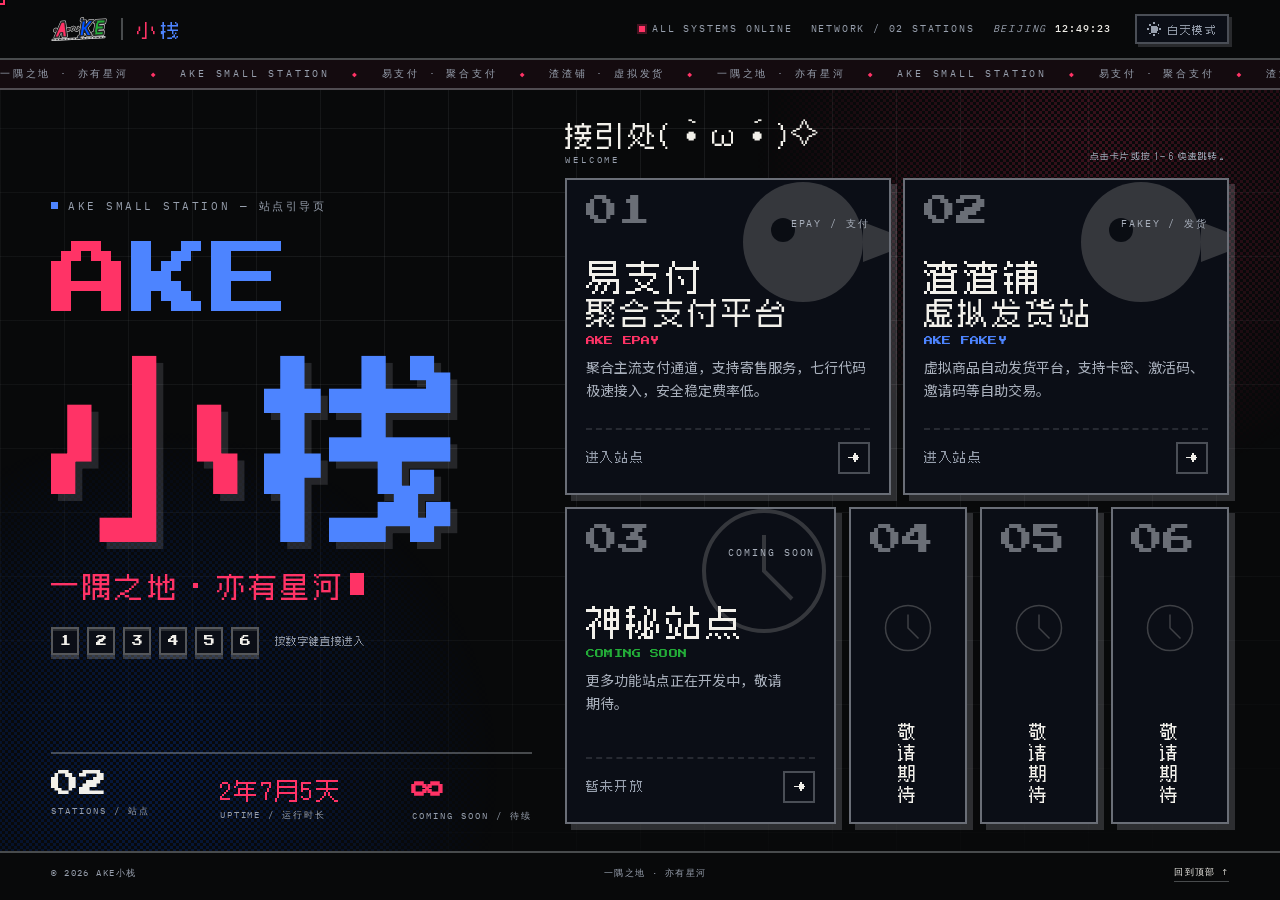
==== commit 47acf9a0: "更新索引" ====
--- a/index.html
+++ b/index.html
@@ -3,6 +3,7 @@
 <head>
     <meta charset="UTF-8" />
     <meta name="viewport" content="width=device-width, initial-scale=1" />
+    <meta name="msvalidate.01" content="E7D071B998268BC140DE10B8021F2E26" />
     <title>AKE小栈 · 站点入口</title>
     <meta name="description" content="AKE小栈 旗下站点统一入口：易支付、渣渣铺等。一隅之地 · 亦有星河" />
 
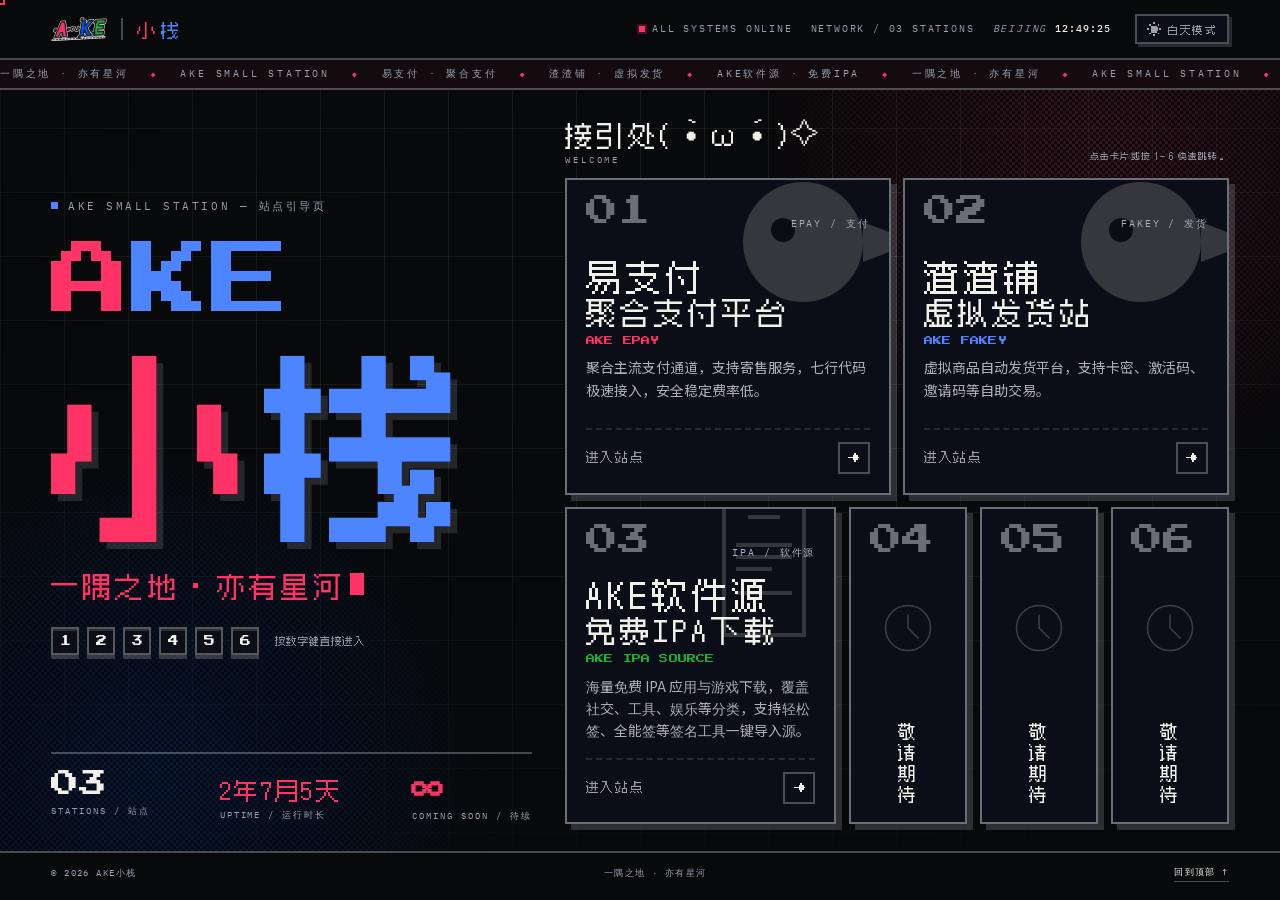
==== commit 54528000: "站点 03 上线：AKE软件源（免费IPA应用与游戏下载）" ====
--- a/index.html
+++ b/index.html
@@ -1,337 +1,343 @@
-<!DOCTYPE html>
-<html lang="zh-CN">
-<head>
-    <meta charset="UTF-8" />
-    <meta name="viewport" content="width=device-width, initial-scale=1" />
-    <meta name="msvalidate.01" content="E7D071B998268BC140DE10B8021F2E26" />
-    <title>AKE小栈 · 站点入口</title>
-    <meta name="description" content="AKE小栈 旗下站点统一入口：易支付、渣渣铺等。一隅之地 · 亦有星河" />
-
-    <!-- 站点图标（本地） -->
-    <!-- favicon.svg 内容已内联为 data URI，不再依赖外部文件 -->
-    <link rel="icon" type="image/svg+xml" href="[data-uri]" />
-    <link rel="alternate icon" href="./favicon.ico" />
-
-    <!-- 主题初始化：同步加载，先于样式生效，防止主题闪烁 -->
-    <script src="assets/js/theme-init.js"></script>
-
-    <!-- 样式表（本地，按层叠顺序引入） -->
-    <link rel="stylesheet" href="assets/css/01-fonts.css" />
-    <link rel="stylesheet" href="assets/css/02-tokens.css" />
-    <link rel="stylesheet" href="assets/css/03-layout.css" />
-    <link rel="stylesheet" href="assets/css/04-animation.css" />
-    <link rel="stylesheet" href="assets/css/05-responsive.css" />
-</head>
-
-<body>
-    <div class="dither dither--pink" aria-hidden="true"></div>
-    <div class="dither dither--blue" aria-hidden="true"></div>
-    <div class="cursor" aria-hidden="true"></div>
-
-    <header class="topbar">
-        <a class="brand" href="#top">
-            <div class="brand__logo">
-            <svg class="brand__mark" xmlns="http://www.w3.org/2000/svg" viewBox="19 17 330 143" role="img" aria-label="AKE 小栈">
-                <g transform="translate(20, 10) skewX(-12) rotate(-3)">
-                    <!-- 第一层：白色外发光描边层 -->
-                    <g class="fx-glow" stroke="#ffffff" stroke-width="14" stroke-linejoin="round" stroke-linecap="round">
-                        <path d="M40 130 L65 40 L85 40 L110 130 L88 130 L82 105 L68 105 L62 130 Z" fill="none"/>
-                        <rect x="32" y="80" width="10" height="14" rx="2" fill="#ffffff"/>
-                        <rect x="108" y="80" width="10" height="14" rx="2" fill="#ffffff"/>
-                        <path d="M128 85 C133 70,148 70,153 85 C158 100,173 100,178 85" fill="none"/>
-                        <path d="M138 75 L128 85 L138 95" fill="none"/>
-                        <path d="M168 75 L178 85 L168 95" fill="none"/>
-                        <path d="M188 40 L208 40 L208 75 L228 40 L253 40 L223 85 L255 130 L231 130 L208 95 L208 130 L188 130 Z" fill="none"/>
-                        <rect x="180" y="25" width="10" height="14" rx="2" fill="#ffffff"/>
-                        <rect x="180" y="130" width="10" height="14" rx="2" fill="#ffffff"/>
-                        <path d="M270 40 L325 40 L325 60 L290 60 L290 75 L320 75 L320 95 L290 95 L290 110 L325 110 L325 130 L270 130 Z" fill="none"/>
-                        <rect x="260" y="45" width="14" height="10" rx="2" fill="#ffffff"/>
-                        <rect x="260" y="112" width="14" height="10" rx="2" fill="#ffffff"/>
-                        <path d="M30 145 L335 145" fill="none"/>
-                    </g>
-                    <!-- 第二层：彩色图形 + 黑边 -->
-                    <g stroke="#222222" stroke-width="8" stroke-linejoin="round" stroke-linecap="round">
-                        <path d="M40 130 L65 40 L85 40 L110 130 L88 130 L82 105 L68 105 L62 130 Z" fill="#ff3366"/>
-                        <rect x="32" y="80" width="10" height="14" rx="2" fill="#ff3366"/>
-                        <rect x="108" y="80" width="10" height="14" rx="2" fill="#ff3366"/>
-                        <path d="M128 85 C133 70,148 70,153 85 C158 100,173 100,178 85" fill="none"/>
-                        <path d="M138 75 L128 85 L138 95" fill="none"/>
-                        <path d="M168 75 L178 85 L168 95" fill="none"/>
-                        <path d="M188 40 L208 40 L208 75 L228 40 L253 40 L223 85 L255 130 L231 130 L208 95 L208 130 L188 130 Z" fill="#0052FF"/>
-                        <rect x="180" y="25" width="10" height="14" rx="2" fill="#0052FF"/>
-                        <rect x="180" y="130" width="10" height="14" rx="2" fill="#0052FF"/>
-                        <path d="M270 40 L325 40 L325 60 L290 60 L290 75 L320 75 L320 95 L290 95 L290 110 L325 110 L325 130 L270 130 Z" fill="#23ac38"/>
-                        <rect x="260" y="45" width="14" height="10" rx="2" fill="#23ac38"/>
-                        <rect x="260" y="112" width="14" height="10" rx="2" fill="#23ac38"/>
-                        <path d="M30 145 L335 145" stroke-width="5" stroke-dasharray="10 10" fill="none"/>
-                    </g>
-                </g>
-            </svg>
-            </div>
-            <span class="brand__divider" aria-hidden="true"></span>
-            <span class="brand__text"><i class="ake">小</i><i class="zhan">栈</i></span>
-        </a>
-        <div class="topbar__meta">
-            <span><i class="dot-live"></i>ALL SYSTEMS ONLINE</span>
-            <span>NETWORK / 02 STATIONS</span>
-            <span><i class="tz">BEIJING</i> <b id="clock">--:--:--</b></span>
-        </div>
-        <button class="theme-toggle" id="themeToggle" type="button" aria-label="切换白天 / 夜间模式" aria-pressed="false">
-            <svg class="icon-sun" viewBox="0 0 16 16" fill="currentColor" shape-rendering="crispEdges" aria-hidden="true">
-                <rect x="7" y="0" width="2" height="2" />
-                <rect x="7" y="14" width="2" height="2" />
-                <rect x="0" y="7" width="2" height="2" />
-                <rect x="14" y="7" width="2" height="2" />
-                <rect x="2" y="2" width="2" height="2" />
-                <rect x="12" y="2" width="2" height="2" />
-                <rect x="2" y="12" width="2" height="2" />
-                <rect x="12" y="12" width="2" height="2" />
-                <rect x="5" y="4" width="6" height="2" />
-                <rect x="4" y="6" width="8" height="4" />
-                <rect x="5" y="10" width="6" height="2" />
-            </svg>
-            <svg class="icon-moon" viewBox="0 0 16 16" fill="currentColor" shape-rendering="crispEdges" aria-hidden="true">
-                <rect x="9" y="1" width="4" height="2" />
-                <rect x="7" y="3" width="3" height="2" />
-                <rect x="6" y="5" width="3" height="6" />
-                <rect x="7" y="11" width="3" height="2" />
-                <rect x="9" y="13" width="4" height="2" />
-            </svg>
-            <span class="lbl-dark">白天模式</span>
-            <span class="lbl-light">夜间模式</span>
-        </button>
-    </header>
-
-    <div class="marquee" aria-hidden="true">
-        <div class="marquee__track">
-            <span>一隅之地 · 亦有星河</span>
-            <span>AKE SMALL STATION</span>
-            <span>易支付 · 聚合支付</span>
-            <span>渣渣铺 · 虚拟发货</span>
-            <span>一隅之地 · 亦有星河</span>
-            <span>AKE SMALL STATION</span>
-            <span>易支付 · 聚合支付</span>
-            <span>渣渣铺 · 虚拟发货</span>
-        </div>
-    </div>
-
-    <main id="top">
-        <div class="layout">
-            <section class="hero">
-                <div class="hero__lead">
-                    <p class="eyebrow reveal" style="--d: 0.05s"><span class="pulse"></span>AKE SMALL STATION — 站点引导页</p>
-
-                    <div class="hero__logo reveal" style="--d: 0.1s;">A<span>KE</span></div>
-
-                    <h1 class="hero__title">
-                        <span class="hero__cn reveal-mask"><span><i class="ake">小</i><i class="zhan">栈</i></span></span>
-                    </h1>
-
-                    <p class="hero__lede reveal" style="--d: 0.18s;">
-                        <em>一隅之地 · 亦有星河</em>
-                    </p>
-
-                    <div class="hero__hint reveal" style="--d: 0.24s;">
-                        <span class="key">1</span>
-                        <span class="key">2</span>
-                        <span class="key">3</span>
-                        <span class="key">4</span>
-                        <span class="key">5</span>
-                        <span class="key">6</span>
-                        <span>按数字键直接进入</span>
-                    </div>
-                </div>
-
-                <div class="hero__side reveal" style="--d: 0.28s;">
-                    <div class="stat">
-                        <b>02</b>
-                        <span>Stations / 站点</span>
-                    </div>
-                    <div class="stat">
-                        <b><em class="uptime" id="uptime" title="自 2024-05-01 起持续在线">0天</em></b>
-                        <span>Uptime / 运行时长</span>
-                    </div>
-                    <div class="stat">
-                        <b><em class="inf">∞</em></b>
-                        <span>Coming Soon / 待续</span>
-                    </div>
-                </div>
-
-                <div class="scroll-cue">向下滑动 · SELECT YOUR SITE</div>
-            </section>
-
-            <section class="sites" aria-labelledby="sites-title">
-                <div class="sites__head">
-                    <h2 class="sites__title" id="sites-title">
-                        接引处( •̀ ω •́ )✧
-                        <span>Welcome</span>
-                    </h2>
-                    <p class="sites__note">点击卡片或按 1—6 快速跳转。</p>
-                </div>
-
-                <div class="sites__grid">
-                    <!-- 站点 01：易支付 -->
-                    <a class="card accent-pink" href="https://epay.ake.cx/" target="_blank" rel="noopener noreferrer" style="--d: 0.3s;" data-site="01">
-                        <div class="card__head">
-                            <span class="card__idx">01</span>
-                            <span class="card__type">Epay / 支付</span>
-                        </div>
-                        <svg class="card__wm" viewBox="0 0 384 384" fill="currentColor" aria-hidden="true">
-                            <circle cx="160" cy="192" r="120" />
-                            <path d="M280 152 L384 192 L280 232 Z" />
-                            <circle cx="120" cy="168" r="24" fill="#08090a"/>
-                        </svg>
-                        <div class="card__body">
-                            <h3 class="card__title">易支付<span class="card__title-sub">聚合支付平台</span></h3>
-                            <p class="card__en">AKE EPAY</p>
-                            <p class="card__desc">聚合主流支付通道，支持寄售服务，七行代码极速接入，安全稳定费率低。</p>
-                        </div>
-                        <div class="card__foot">
-                            <span class="card__cta">进入站点</span>
-                            <span class="card__arrow" aria-hidden="true">
-                                <svg viewBox="0 0 16 16" fill="currentColor" shape-rendering="crispEdges" aria-hidden="true"><path d="M1 7h6V5h2V3h2v2h2v2h2v2h-2v2h-2v2H9v-2H7v-2H1Z"/></svg>
-                            </span>
-                        </div>
-                    </a>
-
-                    <!-- 站点 02：渣渣铺 -->
-                    <a class="card accent-blue" href="https://fakey.ake.cx" target="_blank" rel="noopener noreferrer" style="--d: 0.36s;" data-site="02">
-                        <div class="card__head">
-                            <span class="card__idx">02</span>
-                            <span class="card__type">Fakey / 发货</span>
-                        </div>
-                        <svg class="card__wm" viewBox="0 0 384 384" fill="currentColor" aria-hidden="true">
-                            <circle cx="160" cy="192" r="120" />
-                            <path d="M280 152 L384 192 L280 232 Z" />
-                            <circle cx="120" cy="168" r="24" fill="#08090a"/>
-                        </svg>
-                        <div class="card__body">
-                            <h3 class="card__title">渣渣铺<span class="card__title-sub">虚拟发货站</span></h3>
-                            <p class="card__en">AKE FAKEY</p>
-                            <p class="card__desc">虚拟商品自动发货平台，支持卡密、激活码、邀请码等自助交易。</p>
-                        </div>
-                        <div class="card__foot">
-                            <span class="card__cta">进入站点</span>
-                            <span class="card__arrow" aria-hidden="true">
-                                <svg viewBox="0 0 16 16" fill="currentColor" shape-rendering="crispEdges" aria-hidden="true"><path d="M1 7h6V5h2V3h2v2h2v2h2v2h-2v2h-2v2H9v-2H7v-2H1Z"/></svg>
-                            </span>
-                        </div>
-                    </a>
-                </div>
-
-                <div class="sites__acc">
-                    <!-- 站点 03：待添加 -->
-                    <a class="card card--acc card--pink accent-green is-open disabled" href="#" style="--d: 0.42s;" data-site="03">
-                        <div class="card__head">
-                            <span class="card__idx">03</span>
-                            <span class="card__type">Coming Soon</span>
-                        </div>
-                        <svg class="card__wm" viewBox="0 0 384 384" fill="currentColor" aria-hidden="true">
-                            <circle cx="192" cy="192" r="120" fill="none" stroke="currentColor" stroke-width="8"/>
-                            <path d="M192 120 L192 192 L248 248" stroke="currentColor" stroke-width="8" fill="none"/>
-                        </svg>
-                        <span class="card__slim" aria-hidden="true">敬请期待</span>
-                        <div class="card__body">
-                            <h3 class="card__title">神秘站点</h3>
-                            <p class="card__en">Coming Soon</p>
-                            <p class="card__desc">更多功能站点正在开发中，敬请期待。</p>
-                        </div>
-                        <div class="card__foot">
-                            <span class="card__cta">暂未开放</span>
-                            <span class="card__arrow" aria-hidden="true">
-                                <svg viewBox="0 0 16 16" fill="currentColor" shape-rendering="crispEdges" aria-hidden="true"><path d="M1 7h6V5h2V3h2v2h2v2h2v2h-2v2h-2v2H9v-2H7v-2H1Z"/></svg>
-                            </span>
-                        </div>
-                    </a>
-
-                    <!-- 站点 04：待添加 -->
-                    <a class="card card--acc card--pink accent-blue disabled" href="#" style="--d: 0.48s;" data-site="04">
-                        <div class="card__head">
-                            <span class="card__idx">04</span>
-                            <span class="card__type">Coming Soon</span>
-                        </div>
-                        <svg class="card__wm" viewBox="0 0 384 384" fill="currentColor" aria-hidden="true">
-                            <circle cx="192" cy="192" r="120" fill="none" stroke="currentColor" stroke-width="8"/>
-                            <path d="M192 120 L192 192 L248 248" stroke="currentColor" stroke-width="8" fill="none"/>
-                        </svg>
-                        <span class="card__slim" aria-hidden="true">敬请期待</span>
-                        <div class="card__body">
-                            <h3 class="card__title">神秘站点</h3>
-                            <p class="card__en">Coming Soon</p>
-                            <p class="card__desc">更多功能站点正在开发中，敬请期待。</p>
-                        </div>
-                        <div class="card__foot">
-                            <span class="card__cta">暂未开放</span>
-                            <span class="card__arrow" aria-hidden="true">
-                                <svg viewBox="0 0 16 16" fill="currentColor" shape-rendering="crispEdges" aria-hidden="true"><path d="M1 7h6V5h2V3h2v2h2v2h2v2h-2v2h-2v2H9v-2H7v-2H1Z"/></svg>
-                            </span>
-                        </div>
-                    </a>
-
-                    <!-- 站点 05：待添加 -->
-                    <a class="card card--acc accent-pink-soft disabled" href="#" style="--d: 0.54s;" data-site="05">
-                        <div class="card__head">
-                            <span class="card__idx">05</span>
-                            <span class="card__type">Coming Soon</span>
-                        </div>
-                        <svg class="card__wm" viewBox="0 0 384 384" fill="currentColor" aria-hidden="true">
-                            <circle cx="192" cy="192" r="120" fill="none" stroke="currentColor" stroke-width="8"/>
-                            <path d="M192 120 L192 192 L248 248" stroke="currentColor" stroke-width="8" fill="none"/>
-                        </svg>
-                        <span class="card__slim" aria-hidden="true">敬请期待</span>
-                        <div class="card__body">
-                            <h3 class="card__title">神秘站点</h3>
-                            <p class="card__en">Coming Soon</p>
-                            <p class="card__desc">更多功能站点正在开发中，敬请期待。</p>
-                        </div>
-                        <div class="card__foot">
-                            <span class="card__cta">暂未开放</span>
-                            <span class="card__arrow" aria-hidden="true">
-                                <svg viewBox="0 0 16 16" fill="currentColor" shape-rendering="crispEdges" aria-hidden="true"><path d="M1 7h6V5h2V3h2v2h2v2h2v2h-2v2h-2v2H9v-2H7v-2H1Z"/></svg>
-                            </span>
-                        </div>
-                    </a>
-
-                    <!-- 站点 06：待添加 -->
-                    <a class="card card--acc accent-green-soft disabled" href="#" style="--d: 0.6s;" data-site="06">
-                        <div class="card__head">
-                            <span class="card__idx">06</span>
-                            <span class="card__type">Coming Soon</span>
-                        </div>
-                        <svg class="card__wm" viewBox="0 0 384 384" fill="currentColor" aria-hidden="true">
-                            <circle cx="192" cy="192" r="120" fill="none" stroke="currentColor" stroke-width="8"/>
-                            <path d="M192 120 L192 192 L248 248" stroke="currentColor" stroke-width="8" fill="none"/>
-                        </svg>
-                        <span class="card__slim" aria-hidden="true">敬请期待</span>
-                        <div class="card__body">
-                            <h3 class="card__title">神秘站点</h3>
-                            <p class="card__en">Coming Soon</p>
-                            <p class="card__desc">更多功能站点正在开发中，敬请期待。</p>
-                        </div>
-                        <div class="card__foot">
-                            <span class="card__cta">暂未开放</span>
-                            <span class="card__arrow" aria-hidden="true">
-                                <svg viewBox="0 0 16 16" fill="currentColor" shape-rendering="crispEdges" aria-hidden="true"><path d="M1 7h6V5h2V3h2v2h2v2h2v2h-2v2h-2v2H9v-2H7v-2H1Z"/></svg>
-                            </span>
-                        </div>
-                    </a>
-                </div>
-            </section>
-        </div>
-    </main>
-
-    <footer class="footer">
-        <div class="footer__big" aria-hidden="true">AKE SMALL STATION</div>
-        <div class="footer__row">
-            <span>© <span id="year">2026</span> AKE小栈</span>
-            <span>一隅之地 · 亦有星河</span>
-            <a href="#top">回到顶部 ↑</a>
-        </div>
-    </footer>
-
-    <div class="toast" id="toast">该站点暂未开放，敬请期待</div>
-
-    <!-- 页面脚本（本地） -->
-    <script src="assets/js/main.js"></script>
-</body>
-</html>
+<!DOCTYPE html>
+<html lang="zh-CN">
+<head>
+    <meta charset="UTF-8" />
+    <meta name="viewport" content="width=device-width, initial-scale=1" />
+    <meta name="msvalidate.01" content="E7D071B998268BC140DE10B8021F2E26" />
+    <title>AKE小栈 · 站点入口</title>
+    <meta name="description" content="AKE小栈 旗下站点统一入口：易支付、渣渣铺、AKE软件源（海量免费IPA应用与游戏下载，支持轻松签、全能签一键导入）。一隅之地 · 亦有星河" />
+
+    <!-- 站点图标（本地） -->
+    <!-- favicon.svg 内容已内联为 data URI，不再依赖外部文件 -->
+    <link rel="icon" type="image/svg+xml" href="[data-uri]" />
+    <link rel="alternate icon" href="./favicon.ico" />
+
+    <!-- 主题初始化：同步加载，先于样式生效，防止主题闪烁 -->
+    <script src="assets/js/theme-init.js"></script>
+
+    <!-- 样式表（本地，按层叠顺序引入） -->
+    <link rel="stylesheet" href="assets/css/01-fonts.css" />
+    <link rel="stylesheet" href="assets/css/02-tokens.css" />
+    <link rel="stylesheet" href="assets/css/03-layout.css" />
+    <link rel="stylesheet" href="assets/css/04-animation.css" />
+    <link rel="stylesheet" href="assets/css/05-responsive.css" />
+</head>
+
+<body>
+    <div class="dither dither--pink" aria-hidden="true"></div>
+    <div class="dither dither--blue" aria-hidden="true"></div>
+    <div class="cursor" aria-hidden="true"></div>
+
+    <header class="topbar">
+        <a class="brand" href="#top">
+            <div class="brand__logo">
+            <svg class="brand__mark" xmlns="http://www.w3.org/2000/svg" viewBox="19 17 330 143" role="img" aria-label="AKE 小栈">
+                <g transform="translate(20, 10) skewX(-12) rotate(-3)">
+                    <!-- 第一层：白色外发光描边层 -->
+                    <g class="fx-glow" stroke="#ffffff" stroke-width="14" stroke-linejoin="round" stroke-linecap="round">
+                        <path d="M40 130 L65 40 L85 40 L110 130 L88 130 L82 105 L68 105 L62 130 Z" fill="none"/>
+                        <rect x="32" y="80" width="10" height="14" rx="2" fill="#ffffff"/>
+                        <rect x="108" y="80" width="10" height="14" rx="2" fill="#ffffff"/>
+                        <path d="M128 85 C133 70,148 70,153 85 C158 100,173 100,178 85" fill="none"/>
+                        <path d="M138 75 L128 85 L138 95" fill="none"/>
+                        <path d="M168 75 L178 85 L168 95" fill="none"/>
+                        <path d="M188 40 L208 40 L208 75 L228 40 L253 40 L223 85 L255 130 L231 130 L208 95 L208 130 L188 130 Z" fill="none"/>
+                        <rect x="180" y="25" width="10" height="14" rx="2" fill="#ffffff"/>
+                        <rect x="180" y="130" width="10" height="14" rx="2" fill="#ffffff"/>
+                        <path d="M270 40 L325 40 L325 60 L290 60 L290 75 L320 75 L320 95 L290 95 L290 110 L325 110 L325 130 L270 130 Z" fill="none"/>
+                        <rect x="260" y="45" width="14" height="10" rx="2" fill="#ffffff"/>
+                        <rect x="260" y="112" width="14" height="10" rx="2" fill="#ffffff"/>
+                        <path d="M30 145 L335 145" fill="none"/>
+                    </g>
+                    <!-- 第二层：彩色图形 + 黑边 -->
+                    <g stroke="#222222" stroke-width="8" stroke-linejoin="round" stroke-linecap="round">
+                        <path d="M40 130 L65 40 L85 40 L110 130 L88 130 L82 105 L68 105 L62 130 Z" fill="#ff3366"/>
+                        <rect x="32" y="80" width="10" height="14" rx="2" fill="#ff3366"/>
+                        <rect x="108" y="80" width="10" height="14" rx="2" fill="#ff3366"/>
+                        <path d="M128 85 C133 70,148 70,153 85 C158 100,173 100,178 85" fill="none"/>
+                        <path d="M138 75 L128 85 L138 95" fill="none"/>
+                        <path d="M168 75 L178 85 L168 95" fill="none"/>
+                        <path d="M188 40 L208 40 L208 75 L228 40 L253 40 L223 85 L255 130 L231 130 L208 95 L208 130 L188 130 Z" fill="#0052FF"/>
+                        <rect x="180" y="25" width="10" height="14" rx="2" fill="#0052FF"/>
+                        <rect x="180" y="130" width="10" height="14" rx="2" fill="#0052FF"/>
+                        <path d="M270 40 L325 40 L325 60 L290 60 L290 75 L320 75 L320 95 L290 95 L290 110 L325 110 L325 130 L270 130 Z" fill="#23ac38"/>
+                        <rect x="260" y="45" width="14" height="10" rx="2" fill="#23ac38"/>
+                        <rect x="260" y="112" width="14" height="10" rx="2" fill="#23ac38"/>
+                        <path d="M30 145 L335 145" stroke-width="5" stroke-dasharray="10 10" fill="none"/>
+                    </g>
+                </g>
+            </svg>
+            </div>
+            <span class="brand__divider" aria-hidden="true"></span>
+            <span class="brand__text"><i class="ake">小</i><i class="zhan">栈</i></span>
+        </a>
+        <div class="topbar__meta">
+            <span><i class="dot-live"></i>ALL SYSTEMS ONLINE</span>
+            <span>NETWORK / 03 STATIONS</span>
+            <span><i class="tz">BEIJING</i> <b id="clock">--:--:--</b></span>
+        </div>
+        <button class="theme-toggle" id="themeToggle" type="button" aria-label="切换白天 / 夜间模式" aria-pressed="false">
+            <svg class="icon-sun" viewBox="0 0 16 16" fill="currentColor" shape-rendering="crispEdges" aria-hidden="true">
+                <rect x="7" y="0" width="2" height="2" />
+                <rect x="7" y="14" width="2" height="2" />
+                <rect x="0" y="7" width="2" height="2" />
+                <rect x="14" y="7" width="2" height="2" />
+                <rect x="2" y="2" width="2" height="2" />
+                <rect x="12" y="2" width="2" height="2" />
+                <rect x="2" y="12" width="2" height="2" />
+                <rect x="12" y="12" width="2" height="2" />
+                <rect x="5" y="4" width="6" height="2" />
+                <rect x="4" y="6" width="8" height="4" />
+                <rect x="5" y="10" width="6" height="2" />
+            </svg>
+            <svg class="icon-moon" viewBox="0 0 16 16" fill="currentColor" shape-rendering="crispEdges" aria-hidden="true">
+                <rect x="9" y="1" width="4" height="2" />
+                <rect x="7" y="3" width="3" height="2" />
+                <rect x="6" y="5" width="3" height="6" />
+                <rect x="7" y="11" width="3" height="2" />
+                <rect x="9" y="13" width="4" height="2" />
+            </svg>
+            <span class="lbl-dark">白天模式</span>
+            <span class="lbl-light">夜间模式</span>
+        </button>
+    </header>
+
+    <div class="marquee" aria-hidden="true">
+        <div class="marquee__track">
+            <span>一隅之地 · 亦有星河</span>
+            <span>AKE SMALL STATION</span>
+            <span>易支付 · 聚合支付</span>
+            <span>渣渣铺 · 虚拟发货</span>
+            <span>AKE软件源 · 免费IPA</span>
+            <span>一隅之地 · 亦有星河</span>
+            <span>AKE SMALL STATION</span>
+            <span>易支付 · 聚合支付</span>
+            <span>渣渣铺 · 虚拟发货</span>
+            <span>AKE软件源 · 免费IPA</span>
+        </div>
+    </div>
+
+    <main id="top">
+        <div class="layout">
+            <section class="hero">
+                <div class="hero__lead">
+                    <p class="eyebrow reveal" style="--d: 0.05s"><span class="pulse"></span>AKE SMALL STATION — 站点引导页</p>
+
+                    <div class="hero__logo reveal" style="--d: 0.1s;">A<span>KE</span></div>
+
+                    <h1 class="hero__title">
+                        <span class="hero__cn reveal-mask"><span><i class="ake">小</i><i class="zhan">栈</i></span></span>
+                    </h1>
+
+                    <p class="hero__lede reveal" style="--d: 0.18s;">
+                        <em>一隅之地 · 亦有星河</em>
+                    </p>
+
+                    <div class="hero__hint reveal" style="--d: 0.24s;">
+                        <span class="key">1</span>
+                        <span class="key">2</span>
+                        <span class="key">3</span>
+                        <span class="key">4</span>
+                        <span class="key">5</span>
+                        <span class="key">6</span>
+                        <span>按数字键直接进入</span>
+                    </div>
+                </div>
+
+                <div class="hero__side reveal" style="--d: 0.28s;">
+                    <div class="stat">
+                        <b>03</b>
+                        <span>Stations / 站点</span>
+                    </div>
+                    <div class="stat">
+                        <b><em class="uptime" id="uptime" title="自 2024-05-01 起持续在线">0天</em></b>
+                        <span>Uptime / 运行时长</span>
+                    </div>
+                    <div class="stat">
+                        <b><em class="inf">∞</em></b>
+                        <span>Coming Soon / 待续</span>
+                    </div>
+                </div>
+
+                <div class="scroll-cue">向下滑动 · SELECT YOUR SITE</div>
+            </section>
+
+            <section class="sites" aria-labelledby="sites-title">
+                <div class="sites__head">
+                    <h2 class="sites__title" id="sites-title">
+                        接引处( •̀ ω •́ )✧
+                        <span>Welcome</span>
+                    </h2>
+                    <p class="sites__note">点击卡片或按 1—6 快速跳转。</p>
+                </div>
+
+                <div class="sites__grid">
+                    <!-- 站点 01：易支付 -->
+                    <a class="card accent-pink" href="https://epay.ake.cx/" target="_blank" rel="noopener noreferrer" style="--d: 0.3s;" data-site="01">
+                        <div class="card__head">
+                            <span class="card__idx">01</span>
+                            <span class="card__type">Epay / 支付</span>
+                        </div>
+                        <svg class="card__wm" viewBox="0 0 384 384" fill="currentColor" aria-hidden="true">
+                            <circle cx="160" cy="192" r="120" />
+                            <path d="M280 152 L384 192 L280 232 Z" />
+                            <circle cx="120" cy="168" r="24" fill="#08090a"/>
+                        </svg>
+                        <div class="card__body">
+                            <h3 class="card__title">易支付<span class="card__title-sub">聚合支付平台</span></h3>
+                            <p class="card__en">AKE EPAY</p>
+                            <p class="card__desc">聚合主流支付通道，支持寄售服务，七行代码极速接入，安全稳定费率低。</p>
+                        </div>
+                        <div class="card__foot">
+                            <span class="card__cta">进入站点</span>
+                            <span class="card__arrow" aria-hidden="true">
+                                <svg viewBox="0 0 16 16" fill="currentColor" shape-rendering="crispEdges" aria-hidden="true"><path d="M1 7h6V5h2V3h2v2h2v2h2v2h-2v2h-2v2H9v-2H7v-2H1Z"/></svg>
+                            </span>
+                        </div>
+                    </a>
+
+                    <!-- 站点 02：渣渣铺 -->
+                    <a class="card accent-blue" href="https://fakey.ake.cx" target="_blank" rel="noopener noreferrer" style="--d: 0.36s;" data-site="02">
+                        <div class="card__head">
+                            <span class="card__idx">02</span>
+                            <span class="card__type">Fakey / 发货</span>
+                        </div>
+                        <svg class="card__wm" viewBox="0 0 384 384" fill="currentColor" aria-hidden="true">
+                            <circle cx="160" cy="192" r="120" />
+                            <path d="M280 152 L384 192 L280 232 Z" />
+                            <circle cx="120" cy="168" r="24" fill="#08090a"/>
+                        </svg>
+                        <div class="card__body">
+                            <h3 class="card__title">渣渣铺<span class="card__title-sub">虚拟发货站</span></h3>
+                            <p class="card__en">AKE FAKEY</p>
+                            <p class="card__desc">虚拟商品自动发货平台，支持卡密、激活码、邀请码等自助交易。</p>
+                        </div>
+                        <div class="card__foot">
+                            <span class="card__cta">进入站点</span>
+                            <span class="card__arrow" aria-hidden="true">
+                                <svg viewBox="0 0 16 16" fill="currentColor" shape-rendering="crispEdges" aria-hidden="true"><path d="M1 7h6V5h2V3h2v2h2v2h2v2h-2v2h-2v2H9v-2H7v-2H1Z"/></svg>
+                            </span>
+                        </div>
+                    </a>
+                </div>
+
+                <div class="sites__acc">
+                    <!-- 站点 03：AKE软件源 -->
+                    <a class="card card--acc accent-green is-open" href="https://ipa.ake.cx/" target="_blank" rel="noopener noreferrer" style="--d: 0.42s;" data-site="03">
+                        <div class="card__head">
+                            <span class="card__idx">03</span>
+                            <span class="card__type">IPA / 软件源</span>
+                        </div>
+                        <svg class="card__wm" viewBox="0 0 384 384" fill="currentColor" aria-hidden="true">
+                            <rect x="112" y="64" width="160" height="256" fill="none" stroke="currentColor" stroke-width="8"/>
+                            <rect x="160" y="80" width="64" height="8" fill="currentColor"/>
+                            <rect x="136" y="136" width="112" height="8" fill="currentColor"/>
+                            <rect x="136" y="160" width="112" height="8" fill="currentColor"/>
+                            <rect x="136" y="184" width="72" height="8" fill="currentColor"/>
+                            <rect x="136" y="232" width="112" height="8" fill="currentColor"/>
+                        </svg>
+                        <span class="card__slim" aria-hidden="true">AKE软件源</span>
+                        <div class="card__body">
+                            <h3 class="card__title">AKE软件源<span class="card__title-sub">免费IPA下载</span></h3>
+                            <p class="card__en">AKE IPA SOURCE</p>
+                            <p class="card__desc">海量免费 IPA 应用与游戏下载，覆盖社交、工具、娱乐等分类，支持轻松签、全能签等签名工具一键导入源。</p>
+                        </div>
+                        <div class="card__foot">
+                            <span class="card__cta">进入站点</span>
+                            <span class="card__arrow" aria-hidden="true">
+                                <svg viewBox="0 0 16 16" fill="currentColor" shape-rendering="crispEdges" aria-hidden="true"><path d="M1 7h6V5h2V3h2v2h2v2h2v2h-2v2h-2v2H9v-2H7v-2H1Z"/></svg>
+                            </span>
+                        </div>
+                    </a>
+
+                    <!-- 站点 04：待添加 -->
+                    <a class="card card--acc card--pink accent-blue disabled" href="#" style="--d: 0.48s;" data-site="04">
+                        <div class="card__head">
+                            <span class="card__idx">04</span>
+                            <span class="card__type">Coming Soon</span>
+                        </div>
+                        <svg class="card__wm" viewBox="0 0 384 384" fill="currentColor" aria-hidden="true">
+                            <circle cx="192" cy="192" r="120" fill="none" stroke="currentColor" stroke-width="8"/>
+                            <path d="M192 120 L192 192 L248 248" stroke="currentColor" stroke-width="8" fill="none"/>
+                        </svg>
+                        <span class="card__slim" aria-hidden="true">敬请期待</span>
+                        <div class="card__body">
+                            <h3 class="card__title">神秘站点</h3>
+                            <p class="card__en">Coming Soon</p>
+                            <p class="card__desc">更多功能站点正在开发中，敬请期待。</p>
+                        </div>
+                        <div class="card__foot">
+                            <span class="card__cta">暂未开放</span>
+                            <span class="card__arrow" aria-hidden="true">
+                                <svg viewBox="0 0 16 16" fill="currentColor" shape-rendering="crispEdges" aria-hidden="true"><path d="M1 7h6V5h2V3h2v2h2v2h2v2h-2v2h-2v2H9v-2H7v-2H1Z"/></svg>
+                            </span>
+                        </div>
+                    </a>
+
+                    <!-- 站点 05：待添加 -->
+                    <a class="card card--acc accent-pink-soft disabled" href="#" style="--d: 0.54s;" data-site="05">
+                        <div class="card__head">
+                            <span class="card__idx">05</span>
+                            <span class="card__type">Coming Soon</span>
+                        </div>
+                        <svg class="card__wm" viewBox="0 0 384 384" fill="currentColor" aria-hidden="true">
+                            <circle cx="192" cy="192" r="120" fill="none" stroke="currentColor" stroke-width="8"/>
+                            <path d="M192 120 L192 192 L248 248" stroke="currentColor" stroke-width="8" fill="none"/>
+                        </svg>
+                        <span class="card__slim" aria-hidden="true">敬请期待</span>
+                        <div class="card__body">
+                            <h3 class="card__title">神秘站点</h3>
+                            <p class="card__en">Coming Soon</p>
+                            <p class="card__desc">更多功能站点正在开发中，敬请期待。</p>
+                        </div>
+                        <div class="card__foot">
+                            <span class="card__cta">暂未开放</span>
+                            <span class="card__arrow" aria-hidden="true">
+                                <svg viewBox="0 0 16 16" fill="currentColor" shape-rendering="crispEdges" aria-hidden="true"><path d="M1 7h6V5h2V3h2v2h2v2h2v2h-2v2h-2v2H9v-2H7v-2H1Z"/></svg>
+                            </span>
+                        </div>
+                    </a>
+
+                    <!-- 站点 06：待添加 -->
+                    <a class="card card--acc accent-green-soft disabled" href="#" style="--d: 0.6s;" data-site="06">
+                        <div class="card__head">
+                            <span class="card__idx">06</span>
+                            <span class="card__type">Coming Soon</span>
+                        </div>
+                        <svg class="card__wm" viewBox="0 0 384 384" fill="currentColor" aria-hidden="true">
+                            <circle cx="192" cy="192" r="120" fill="none" stroke="currentColor" stroke-width="8"/>
+                            <path d="M192 120 L192 192 L248 248" stroke="currentColor" stroke-width="8" fill="none"/>
+                        </svg>
+                        <span class="card__slim" aria-hidden="true">敬请期待</span>
+                        <div class="card__body">
+                            <h3 class="card__title">神秘站点</h3>
+                            <p class="card__en">Coming Soon</p>
+                            <p class="card__desc">更多功能站点正在开发中，敬请期待。</p>
+                        </div>
+                        <div class="card__foot">
+                            <span class="card__cta">暂未开放</span>
+                            <span class="card__arrow" aria-hidden="true">
+                                <svg viewBox="0 0 16 16" fill="currentColor" shape-rendering="crispEdges" aria-hidden="true"><path d="M1 7h6V5h2V3h2v2h2v2h2v2h-2v2h-2v2H9v-2H7v-2H1Z"/></svg>
+                            </span>
+                        </div>
+                    </a>
+                </div>
+            </section>
+        </div>
+    </main>
+
+    <footer class="footer">
+        <div class="footer__big" aria-hidden="true">AKE SMALL STATION</div>
+        <div class="footer__row">
+            <span>© <span id="year">2026</span> AKE小栈</span>
+            <span>一隅之地 · 亦有星河</span>
+            <a href="#top">回到顶部 ↑</a>
+        </div>
+    </footer>
+
+    <div class="toast" id="toast">该站点暂未开放，敬请期待</div>
+
+    <!-- 页面脚本（本地） -->
+    <script src="assets/js/main.js"></script>
+</body>
+</html>
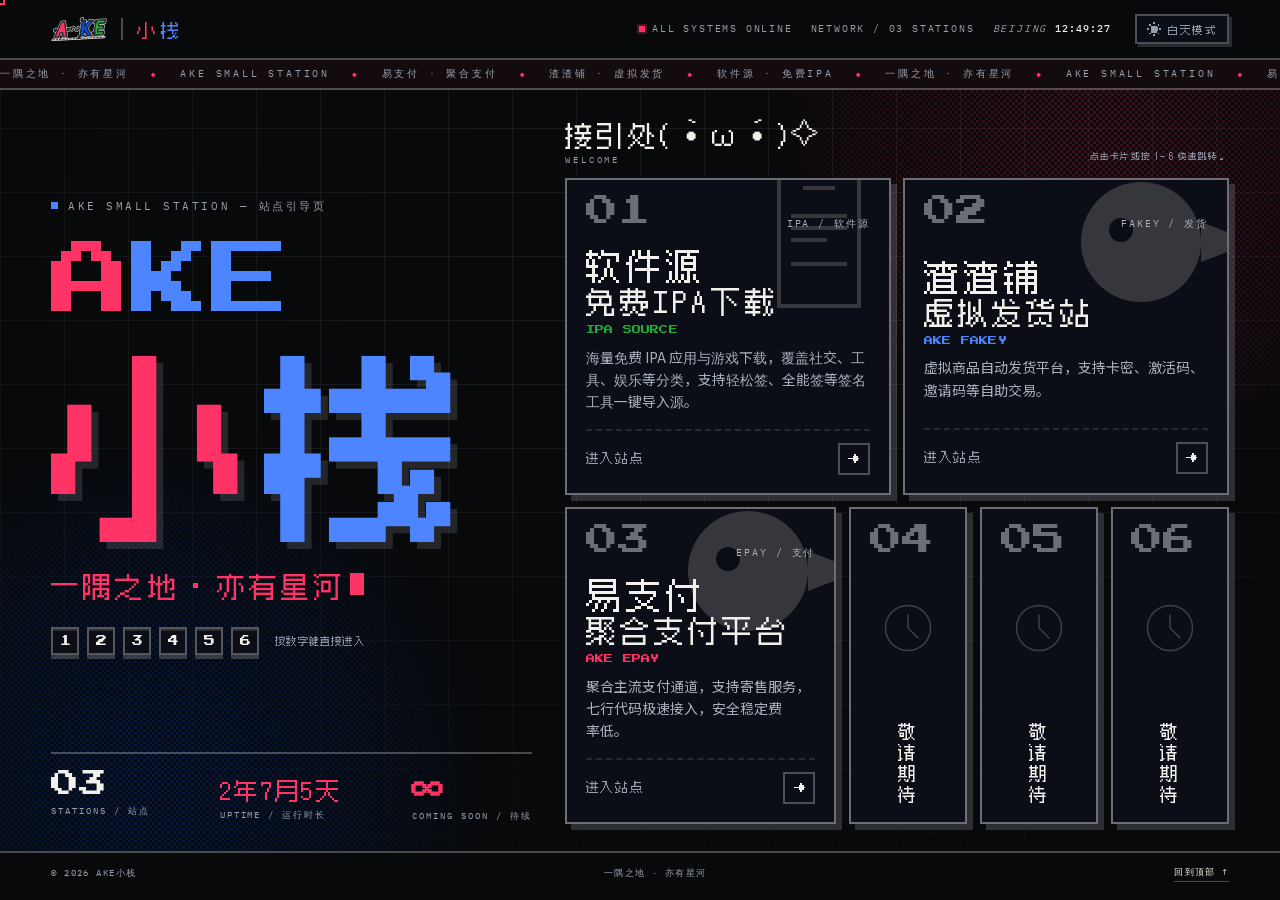
==== commit 0bdd2b72: "调换站点顺序：软件源移至 01，易支付移至 03；软件源名称去掉 AKE 前缀" ====
--- a/index.html
+++ b/index.html
@@ -5,7 +5,7 @@
     <meta name="viewport" content="width=device-width, initial-scale=1" />
     <meta name="msvalidate.01" content="E7D071B998268BC140DE10B8021F2E26" />
     <title>AKE小栈 · 站点入口</title>
-    <meta name="description" content="AKE小栈 旗下站点统一入口：易支付、渣渣铺、AKE软件源（海量免费IPA应用与游戏下载，支持轻松签、全能签一键导入）。一隅之地 · 亦有星河" />
+    <meta name="description" content="AKE小栈 旗下站点统一入口：易支付、渣渣铺、软件源（海量免费IPA应用与游戏下载，支持轻松签、全能签一键导入）。一隅之地 · 亦有星河" />
 
     <!-- 站点图标（本地） -->
     <!-- favicon.svg 内容已内联为 data URI，不再依赖外部文件 -->
@@ -108,12 +108,12 @@
             <span>AKE SMALL STATION</span>
             <span>易支付 · 聚合支付</span>
             <span>渣渣铺 · 虚拟发货</span>
-            <span>AKE软件源 · 免费IPA</span>
+            <span>软件源 · 免费IPA</span>
             <span>一隅之地 · 亦有星河</span>
             <span>AKE SMALL STATION</span>
             <span>易支付 · 聚合支付</span>
             <span>渣渣铺 · 虚拟发货</span>
-            <span>AKE软件源 · 免费IPA</span>
+            <span>软件源 · 免费IPA</span>
         </div>
     </div>
 
@@ -172,60 +172,10 @@
                 </div>
 
                 <div class="sites__grid">
-                    <!-- 站点 01：易支付 -->
-                    <a class="card accent-pink" href="https://epay.ake.cx/" target="_blank" rel="noopener noreferrer" style="--d: 0.3s;" data-site="01">
+                    <!-- 站点 01：软件源 -->
+                    <a class="card accent-green" href="https://ipa.ake.cx/" target="_blank" rel="noopener noreferrer" style="--d: 0.3s;" data-site="01">
                         <div class="card__head">
                             <span class="card__idx">01</span>
-                            <span class="card__type">Epay / 支付</span>
-                        </div>
-                        <svg class="card__wm" viewBox="0 0 384 384" fill="currentColor" aria-hidden="true">
-                            <circle cx="160" cy="192" r="120" />
-                            <path d="M280 152 L384 192 L280 232 Z" />
-                            <circle cx="120" cy="168" r="24" fill="#08090a"/>
-                        </svg>
-                        <div class="card__body">
-                            <h3 class="card__title">易支付<span class="card__title-sub">聚合支付平台</span></h3>
-                            <p class="card__en">AKE EPAY</p>
-                            <p class="card__desc">聚合主流支付通道，支持寄售服务，七行代码极速接入，安全稳定费率低。</p>
-                        </div>
-                        <div class="card__foot">
-                            <span class="card__cta">进入站点</span>
-                            <span class="card__arrow" aria-hidden="true">
-                                <svg viewBox="0 0 16 16" fill="currentColor" shape-rendering="crispEdges" aria-hidden="true"><path d="M1 7h6V5h2V3h2v2h2v2h2v2h-2v2h-2v2H9v-2H7v-2H1Z"/></svg>
-                            </span>
-                        </div>
-                    </a>
-
-                    <!-- 站点 02：渣渣铺 -->
-                    <a class="card accent-blue" href="https://fakey.ake.cx" target="_blank" rel="noopener noreferrer" style="--d: 0.36s;" data-site="02">
-                        <div class="card__head">
-                            <span class="card__idx">02</span>
-                            <span class="card__type">Fakey / 发货</span>
-                        </div>
-                        <svg class="card__wm" viewBox="0 0 384 384" fill="currentColor" aria-hidden="true">
-                            <circle cx="160" cy="192" r="120" />
-                            <path d="M280 152 L384 192 L280 232 Z" />
-                            <circle cx="120" cy="168" r="24" fill="#08090a"/>
-                        </svg>
-                        <div class="card__body">
-                            <h3 class="card__title">渣渣铺<span class="card__title-sub">虚拟发货站</span></h3>
-                            <p class="card__en">AKE FAKEY</p>
-                            <p class="card__desc">虚拟商品自动发货平台，支持卡密、激活码、邀请码等自助交易。</p>
-                        </div>
-                        <div class="card__foot">
-                            <span class="card__cta">进入站点</span>
-                            <span class="card__arrow" aria-hidden="true">
-                                <svg viewBox="0 0 16 16" fill="currentColor" shape-rendering="crispEdges" aria-hidden="true"><path d="M1 7h6V5h2V3h2v2h2v2h2v2h-2v2h-2v2H9v-2H7v-2H1Z"/></svg>
-                            </span>
-                        </div>
-                    </a>
-                </div>
-
-                <div class="sites__acc">
-                    <!-- 站点 03：AKE软件源 -->
-                    <a class="card card--acc accent-green is-open" href="https://ipa.ake.cx/" target="_blank" rel="noopener noreferrer" style="--d: 0.42s;" data-site="03">
-                        <div class="card__head">
-                            <span class="card__idx">03</span>
                             <span class="card__type">IPA / 软件源</span>
                         </div>
                         <svg class="card__wm" viewBox="0 0 384 384" fill="currentColor" aria-hidden="true">
@@ -236,11 +186,61 @@
                             <rect x="136" y="184" width="72" height="8" fill="currentColor"/>
                             <rect x="136" y="232" width="112" height="8" fill="currentColor"/>
                         </svg>
-                        <span class="card__slim" aria-hidden="true">AKE软件源</span>
-                        <div class="card__body">
-                            <h3 class="card__title">AKE软件源<span class="card__title-sub">免费IPA下载</span></h3>
-                            <p class="card__en">AKE IPA SOURCE</p>
+                        <div class="card__body">
+                            <h3 class="card__title">软件源<span class="card__title-sub">免费IPA下载</span></h3>
+                            <p class="card__en">IPA SOURCE</p>
                             <p class="card__desc">海量免费 IPA 应用与游戏下载，覆盖社交、工具、娱乐等分类，支持轻松签、全能签等签名工具一键导入源。</p>
+                        </div>
+                        <div class="card__foot">
+                            <span class="card__cta">进入站点</span>
+                            <span class="card__arrow" aria-hidden="true">
+                                <svg viewBox="0 0 16 16" fill="currentColor" shape-rendering="crispEdges" aria-hidden="true"><path d="M1 7h6V5h2V3h2v2h2v2h2v2h-2v2h-2v2H9v-2H7v-2H1Z"/></svg>
+                            </span>
+                        </div>
+                    </a>
+
+                    <!-- 站点 02：渣渣铺 -->
+                    <a class="card accent-blue" href="https://fakey.ake.cx" target="_blank" rel="noopener noreferrer" style="--d: 0.36s;" data-site="02">
+                        <div class="card__head">
+                            <span class="card__idx">02</span>
+                            <span class="card__type">Fakey / 发货</span>
+                        </div>
+                        <svg class="card__wm" viewBox="0 0 384 384" fill="currentColor" aria-hidden="true">
+                            <circle cx="160" cy="192" r="120" />
+                            <path d="M280 152 L384 192 L280 232 Z" />
+                            <circle cx="120" cy="168" r="24" fill="#08090a"/>
+                        </svg>
+                        <div class="card__body">
+                            <h3 class="card__title">渣渣铺<span class="card__title-sub">虚拟发货站</span></h3>
+                            <p class="card__en">AKE FAKEY</p>
+                            <p class="card__desc">虚拟商品自动发货平台，支持卡密、激活码、邀请码等自助交易。</p>
+                        </div>
+                        <div class="card__foot">
+                            <span class="card__cta">进入站点</span>
+                            <span class="card__arrow" aria-hidden="true">
+                                <svg viewBox="0 0 16 16" fill="currentColor" shape-rendering="crispEdges" aria-hidden="true"><path d="M1 7h6V5h2V3h2v2h2v2h2v2h-2v2h-2v2H9v-2H7v-2H1Z"/></svg>
+                            </span>
+                        </div>
+                    </a>
+                </div>
+
+                <div class="sites__acc">
+                    <!-- 站点 03：易支付 -->
+                    <a class="card card--acc accent-pink is-open" href="https://epay.ake.cx/" target="_blank" rel="noopener noreferrer" style="--d: 0.42s;" data-site="03">
+                        <div class="card__head">
+                            <span class="card__idx">03</span>
+                            <span class="card__type">Epay / 支付</span>
+                        </div>
+                        <svg class="card__wm" viewBox="0 0 384 384" fill="currentColor" aria-hidden="true">
+                            <circle cx="160" cy="192" r="120" />
+                            <path d="M280 152 L384 192 L280 232 Z" />
+                            <circle cx="120" cy="168" r="24" fill="#08090a"/>
+                        </svg>
+                        <span class="card__slim" aria-hidden="true">易支付</span>
+                        <div class="card__body">
+                            <h3 class="card__title">易支付<span class="card__title-sub">聚合支付平台</span></h3>
+                            <p class="card__en">AKE EPAY</p>
+                            <p class="card__desc">聚合主流支付通道，支持寄售服务，七行代码极速接入，安全稳定费率低。</p>
                         </div>
                         <div class="card__foot">
                             <span class="card__cta">进入站点</span>
